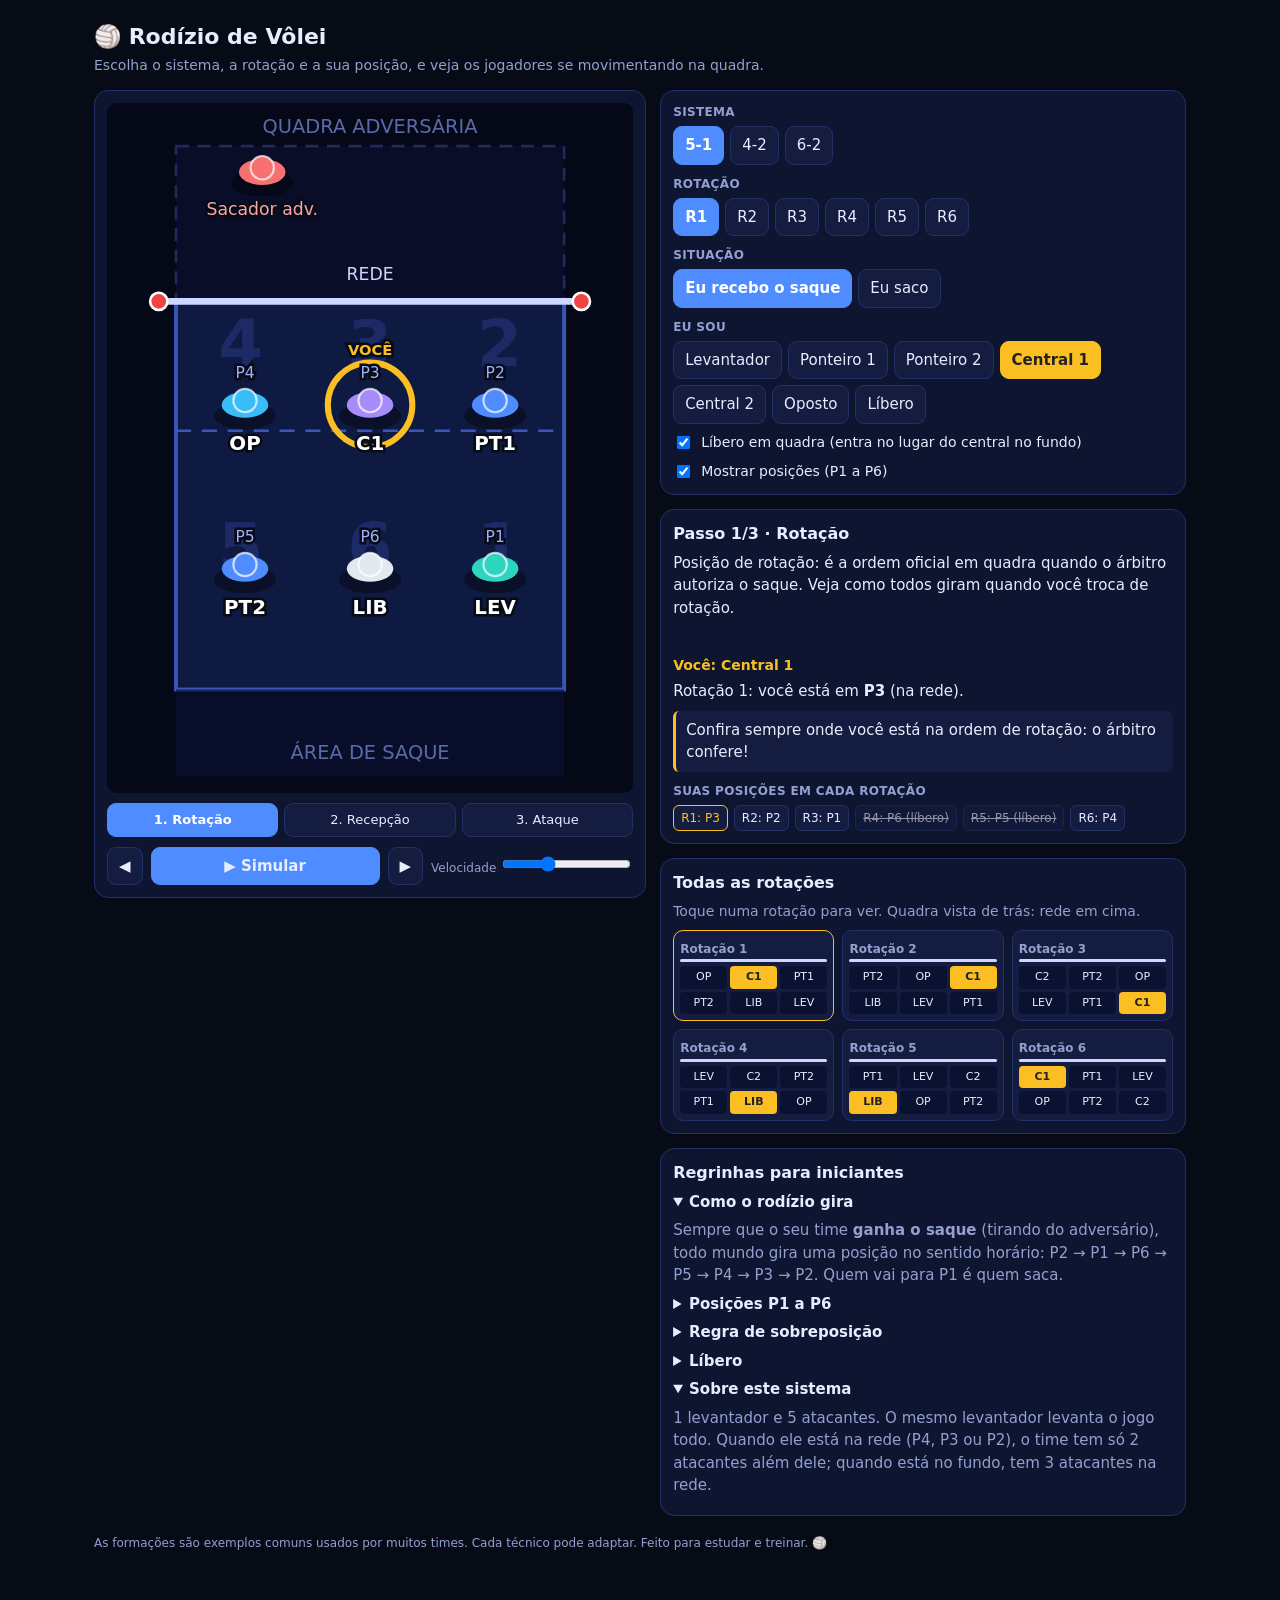
==== index.html @ 1782acc2 "Create/volei-rodizio | First commit" ====
<!doctype html>
<html lang="pt-BR">
<head>
<meta charset="utf-8">
<meta name="viewport" content="width=device-width, initial-scale=1, viewport-fit=cover">
<meta name="description" content="Aprenda o rodízio do vôlei (5-1, 4-2 e 6-2) vendo os jogadores se movimentarem na quadra.">
<title>Rodízio de Vôlei</title>
<style>
:root{--bg:#070b16;--panel:#0e1530;--panel2:#141d3f;--line:#233068;--txt:#e8ecff;--mut:#93a0cf;--blue:#4f8cff;--gold:#fbbf24}
*{box-sizing:border-box}
body{margin:0;background:var(--bg);color:var(--txt);font:15px/1.5 system-ui,-apple-system,"Segoe UI",Roboto,sans-serif}
.wrap{max-width:1120px;margin:0 auto;padding:14px 14px 48px}
h1{font-size:22px;margin:6px 0 2px}
h2{font-size:16px;margin:0 0 6px}
h3{font-size:14px;margin:12px 0 4px;color:var(--gold)}
.sub{color:var(--mut);margin:0 0 14px;font-size:14px}
.layout{display:grid;gap:14px;grid-template-columns:minmax(0,1fr)}
@media(min-width:900px){.layout{grid-template-columns:minmax(0,1.05fr) minmax(0,1fr);align-items:start}.stage{position:sticky;top:12px}}
.card{background:var(--panel);border:1px solid var(--line);border-radius:14px;padding:12px}
.side{display:grid;gap:14px}
svg{width:100%;height:auto;display:block;border-radius:10px;background:#050816}
.lbl{font-size:12px;color:var(--mut);margin:10px 0 5px;font-weight:600;letter-spacing:.03em;text-transform:uppercase}
.row{display:flex;flex-wrap:wrap;gap:6px}
button{font:inherit;color:var(--txt);background:var(--panel2);border:1px solid var(--line);border-radius:9px;padding:7px 11px;cursor:pointer}
button:hover{border-color:var(--blue)}
button.on{background:var(--blue);border-color:var(--blue);color:#fff;font-weight:600}
button.gold.on{background:var(--gold);border-color:var(--gold);color:#222}
.transport{display:flex;gap:8px;align-items:center;flex-wrap:wrap;margin-top:10px}
.transport .play{flex:1;min-width:120px;background:var(--blue);border-color:var(--blue);font-weight:700}
.steps{display:flex;gap:6px;flex-wrap:wrap;margin-top:10px}
.steps button{flex:1;min-width:90px;font-size:13px;padding:6px 8px}
.chk{display:flex;gap:8px;align-items:center;font-size:14px;margin-top:8px;cursor:pointer}
.tip{background:var(--panel2);border-left:3px solid var(--gold);padding:8px 10px;border-radius:6px;margin:8px 0}
.note{color:#7dd3fc;font-size:14px;min-height:20px}
.rots{display:flex;gap:6px;flex-wrap:wrap}
.rots span{font-size:12px;padding:3px 7px;border-radius:6px;background:var(--panel2);border:1px solid var(--line)}
.rots span.cur{border-color:var(--gold);color:var(--gold)}
.rots span.lib{opacity:.6;text-decoration:line-through}
.minis{display:grid;grid-template-columns:repeat(3,1fr);gap:8px}
.mini{background:var(--panel2);border:1px solid var(--line);border-radius:10px;padding:6px;cursor:pointer}
.mini.cur{border-color:var(--gold)}
.mini b{font-size:12px;color:var(--mut)}
.mini .g{display:grid;grid-template-columns:repeat(3,1fr);gap:3px;margin-top:4px}
.mini .g span{font-size:11px;text-align:center;background:#0b1130;border-radius:4px;padding:3px 0}
.mini .g span.me{background:var(--gold);color:#222;font-weight:700}
.mini .net{height:3px;background:#cfd6ff;border-radius:2px;margin-bottom:3px}
details{margin:6px 0}
summary{cursor:pointer;font-weight:600}
details p{color:var(--mut);margin:6px 0}
footer{color:var(--mut);font-size:12px;margin-top:18px}
#players g{transition:opacity .35s}
.ring{transition:opacity .3s}
</style>
</head>
<body>
<div class="wrap">
  <h1>🏐 Rodízio de Vôlei</h1>
  <p class="sub">Escolha o sistema, a rotação e a sua posição, e veja os jogadores se movimentando na quadra.</p>
  <div class="layout">
    <div class="stage card">
      <svg id="court" viewBox="-1.6 -4.6 12.2 16" role="img" aria-label="Quadra de vôlei vista de cima"></svg>
      <div class="steps" id="steps"></div>
      <div class="transport">
        <button id="prev">◀</button>
        <button id="play" class="play">▶ Simular</button>
        <button id="next">▶</button>
        <label style="font-size:12px;color:var(--mut)">Velocidade <input type="range" id="speed" min="0.5" max="2" step="0.25" value="1"></label>
      </div>
    </div>

    <div class="side">
      <div class="card">
        <div class="lbl" style="margin-top:0">Sistema</div><div class="row" id="segSys"></div>
        <div class="lbl">Rotação</div><div class="row" id="segRot"></div>
        <div class="lbl">Situação</div><div class="row" id="segMode"></div>
        <div class="lbl">Eu sou</div><div class="row" id="chips"></div>
        <label class="chk" id="libWrap"><input type="checkbox" id="chkLib" checked> Líbero em quadra (entra no lugar do central no fundo)</label>
        <label class="chk"><input type="checkbox" id="chkSlots" checked> Mostrar posições (P1 a P6)</label>
      </div>

      <div class="card" id="info"></div>

      <div class="card">
        <h2>Todas as rotações</h2>
        <p class="sub" style="margin-bottom:8px">Toque numa rotação para ver. Quadra vista de trás: rede em cima.</p>
        <div class="minis" id="minis"></div>
      </div>

      <div class="card">
        <h2>Regrinhas para iniciantes</h2>
        <details open><summary>Como o rodízio gira</summary><p>Sempre que o seu time <b>ganha o saque</b> (tirando do adversário), todo mundo gira uma posição no sentido horário: P2 → P1 → P6 → P5 → P4 → P3 → P2. Quem vai para P1 é quem saca.</p></details>
        <details><summary>Posições P1 a P6</summary><p>Na rede: P4 (esquerda), P3 (meio), P2 (direita). No fundo: P5 (esquerda), P6 (meio), P1 (direita, onde se saca).</p></details>
        <details><summary>Regra de sobreposição</summary><p>No momento do saque, quem está na frente não pode estar "ao lado errado" de quem está atrás dele. Ex.: o jogador de P2 deve estar à frente do de P1, e à direita do de P3. Depois do saque, todos podem correr livremente.</p></details>
        <details><summary>Líbero</summary><p>Especialista de defesa e recepção, com camisa de outra cor. Entra no lugar do central quando ele está no fundo (P6 e P5). Não ataca nem levanta acima da rede.</p></details>
        <details id="sysInfo" open><summary>Sobre este sistema</summary><p id="sysTxt"></p></details>
      </div>
    </div>
  </div>
  <footer>As formações são exemplos comuns usados por muitos times. Cada técnico pode adaptar. Feito para estudar e treinar. 🏐</footer>
</div>

<script>
const $=s=>document.querySelector(s);
const NS='http://www.w3.org/2000/svg';
const el=(tag,attrs={},parent)=>{const e=document.createElementNS(NS,tag);for(const k in attrs)e.setAttribute(k,attrs[k]);if(parent)parent.appendChild(e);return e;};
const R=(id,role,label,name)=>({id,role,label,name});
const LIBERO=R('LIB','L','LIB','Líbero');

const SYSTEMS={
 '5-1':{libero:true,
  roster:[R('S','S','LEV','Levantador'),R('OH1','OH','PT1','Ponteiro 1'),R('OH2','OH','PT2','Ponteiro 2'),R('MB1','MB','C1','Central 1'),R('MB2','MB','C2','Central 2'),R('OP','OP','OP','Oposto')],
  start:{1:'S',2:'OH1',3:'MB1',4:'OP',5:'OH2',6:'MB2'},
  text:'1 levantador e 5 atacantes. O mesmo levantador levanta o jogo todo. Quando ele está na rede (P4, P3 ou P2), o time tem só 2 atacantes além dele; quando está no fundo, tem 3 atacantes na rede.'},
 '6-2':{libero:true,
  roster:[R('S1','S','LEV1','Levantador 1'),R('S2','S','LEV2','Levantador 2'),R('OH1','OH','PT1','Ponteiro 1'),R('OH2','OH','PT2','Ponteiro 2'),R('MB1','MB','C1','Central 1'),R('MB2','MB','C2','Central 2')],
  start:{1:'S1',2:'OH1',3:'MB1',4:'S2',5:'OH2',6:'MB2'},
  text:'2 levantadores, um oposto ao outro. Quem levanta é sempre o levantador que está no FUNDO. O que está na rede vira atacante (joga de oposto). Assim o time sempre tem 3 atacantes na rede.'},
 '4-2':{libero:false,
  roster:[R('S1','S','LEV1','Levantador 1'),R('S2','S','LEV2','Levantador 2'),R('H1','H','AT1','Atacante 1'),R('H2','H','AT2','Atacante 2'),R('H3','H','AT3','Atacante 3'),R('H4','H','AT4','Atacante 4')],
  start:{1:'S1',2:'H1',3:'H2',4:'S2',5:'H3',6:'H4'},
  text:'2 levantadores e 4 atacantes. Quem levanta é o levantador que está na REDE; só 2 atacantes ficam na rede com ele. É o sistema mais simples, bom para quem está começando.'}
};
const COLORS={S:'#2dd4bf',OH:'#4f8cff',MB:'#a78bfa',OP:'#38bdf8',H:'#4f8cff',L:'#e2e8f0'};
const ORDER=[1,6,5,4,3,2];
const slotAfter=(s0,rot)=>ORDER[(ORDER.indexOf(s0)+rot-1)%6];

const S={sys:'5-1',rot:1,mode:'recv',libero:true,step:0,me:'MB1',showSlots:true,speed:1,playing:false,rally:0};
let run=0,playTok=0,pl={};

function getLineup(sysKey,rot,lib){
 const sys=SYSTEMS[sysKey],list=[];
 for(let s0=1;s0<=6;s0++){const p=sys.roster.find(r=>r.id===sys.start[s0]);list.push({...p,slot:slotAfter(s0,rot)});}
 if(lib&&sys.libero)list.forEach((p,i)=>{if(p.role==='MB'&&(p.slot===5||p.slot===6))list[i]={...LIBERO,slot:p.slot,replaces:p.id};});
 list.forEach(p=>p.front=[2,3,4].includes(p.slot));
 return list;
}
function activeSetter(sysKey,list){
 const ss=list.filter(p=>p.role==='S');
 if(sysKey==='5-1')return ss[0];
 if(sysKey==='6-2')return ss.find(p=>!p.front);
 return ss.find(p=>p.front);
}

// ---- formações (metros: x 0=esquerda..9=direita, y 0=rede..9=fundo) ----
const BASE={4:[1.6,2.4],3:[4.5,2.4],2:[7.4,2.4],5:[1.6,6.2],6:[4.5,6.2],1:[7.4,6.2]};
const RECV={4:[1.3,2.9],3:[4.4,1.5],2:[7.9,2.5],5:[1.9,6.3],6:[4.6,7.0],1:[7.2,6.3]};
const HIDE={4:[3.0,1.1],3:[5.4,1.1],2:[8.0,1.2],5:[3.2,4.0],6:[5.8,3.6],1:[8.3,3.8]};
const SERVE={4:[1.6,1.8],3:[4.5,1.8],2:[7.4,1.8],5:[1.7,6.4],6:[4.5,6.8],1:[7.6,9.9]};
const DEF={4:[1.6,1.5],3:[4.5,1.5],2:[7.4,1.5],5:[1.8,6.3],6:[4.6,7.2],1:[7.2,5.6]};
const COVER={5:[2.3,6.2],6:[4.5,7.0],1:[6.9,6.2]};
const ST=[6.9,0.9],LEFT=[1.2,3.2],MID=[4.5,3.4],RIGHT=[8.2,3.2],RANK={4:0,3:1,2:2};

function attackPos(p,list,setter,sysKey){
 if(p===setter)return ST;
 if(!p.front)return COVER[p.slot];
 if(sysKey==='4-2'){const f=list.filter(q=>q.front&&q!==setter).sort((a,b)=>RANK[a.slot]-RANK[b.slot]);return f[0]===p?LEFT:MID;}
 if(p.role==='OH')return LEFT;
 if(p.role==='MB')return MID;
 return RIGHT;
}
function formationFor(kind,list,setter){
 const out={};
 list.forEach(p=>{
  let pos;
  if(kind==='base')pos=BASE[p.slot];
  else if(kind==='recv')pos=(p===setter?HIDE:RECV)[p.slot];
  else if(kind==='serve')pos=SERVE[p.slot];
  else if(kind==='def')pos=DEF[p.slot];
  else pos=attackPos(p,list,setter,S.sys);
  out[p.id]=pos.slice();
 });
 return out;
}
function receiverOf(list,setter){
 const back=list.filter(p=>!p.front&&p!==setter);
 const lib=back.find(p=>p.role==='L');if(lib)return lib;
 for(const s of [6,5,1]){const q=back.find(p=>p.slot===s);if(q)return q;}
 return back[0];
}

const STEPS={
 recv:[{kind:'base',name:'Rotação'},{kind:'recv',name:'Recepção'},{kind:'atk',name:'Ataque'}],
 serve:[{kind:'base',name:'Rotação'},{kind:'serve',name:'Saque'},{kind:'def',name:'Defesa'},{kind:'atk',name:'Contra-ataque'}]
};
const stepsOf=()=>STEPS[S.mode];
const DESC={
 base:'Posição de rotação: é a ordem oficial em quadra quando o árbitro autoriza o saque. Veja como todos giram quando você troca de rotação.',
 recv:'Recepção: o adversário saca. Cada um se posiciona respeitando a sobreposição. O levantador se esconde perto da rede, do lado direito, e os outros formam a recepção.',
 serve:'Saque: quem está em P1 saca de trás da linha de fundo. Os demais já estão em posição para bloquear e defender.',
 def:'Defesa: o adversário ataca. Quem está na rede bloqueia e quem está no fundo defende.',
 atkR:'Transição para o ataque: a bola foi passada. O levantador corre para a zona de levantamento (entre P2 e P3), os atacantes abrem (ponteiro à esquerda, central no meio, oposto à direita) e a bola é levantada.',
 atkS:'Contra-ataque: a bola foi defendida. Mesma transição: levantador vai à rede, atacantes se abrem, bola levantada.'
};
const TIPS={
 S:{recv:'Fique "escondido" perto da rede, à direita, sem atrapalhar os passadores. Assim que o saque for batido, corra para a zona de levantamento.',def:'Defenda na posição da sua rotação, olhando a bola. Se ela for defendida, corra para a rede.',atk:'Chegue na rede entre P2 e P3, olhe o passe e distribua a bola para o atacante em melhor situação.'},
 OH:{recv:'Você é passador: recepciona o saque e depois ataca. Abra bem a base para receber.',def:'Na rede, bloqueie na ponta; no fundo, defenda a sua zona (diagonal e linha).',atk:'Vá para a ponta esquerda e prepare a aproximação. Se estiver no fundo, cubra o ataque do time.'},
 MB:{recv:'Fique perto da rede: central normalmente não recebe saque. Prepare a aproximação para a bola rápida.',def:'Bloqueie no meio e ajude os ponteiros no bloqueio duplo.',atk:'Vá para o meio e prepare a bola rápida. O levantador só te usa se o passe for bom.'},
 OP:{recv:'Em geral o oposto não recebe saque: fique perto da rede, à direita, pronto para atacar.',def:'Na rede, bloqueie na ponta direita; no fundo, defenda a diagonal.',atk:'Ataque pela direita (P2). Se estiver no fundo, pode atacar por trás da linha de 3 m.'},
 H:{recv:'Atacante: ajude na recepção e prepare a aproximação.',def:'Bloqueie na rede ou defenda no fundo, conforme sua posição.',atk:'Abra para o seu ponto de ataque e ataque a bola levantada.'},
 L:{recv:'Você é o especialista em recepção. Receba a maior parte dos saques com passe alto e preciso para o levantador.',def:'Defenda no fundo e organize a defesa. Faça a bola chegar no levantador.',atk:'Cubra o ataque e fique pronto para defender o bloqueio adversário. O líbero não ataca acima da rede.'}
};

// ---- SVG ----
const svg=$('#court');
const court=el('g',{},svg);
el('rect',{x:-1.6,y:-4.6,width:12.2,height:16,fill:'#050816'},court);
el('rect',{x:0,y:-3.6,width:9,height:3.6,fill:'#0b1030',opacity:.7,stroke:'#2a3a7a','stroke-width':.06,'stroke-dasharray':'.3 .2'},court);
el('rect',{x:0,y:0,width:9,height:9,fill:'#0f1a42',stroke:'#3a56b8','stroke-width':.09},court);
el('rect',{x:0,y:9,width:9,height:2,fill:'#0a1233',opacity:.7},court);
el('line',{x1:0,y1:3,x2:9,y2:3,stroke:'#3a56b8','stroke-width':.06,'stroke-dasharray':'.35 .25'},court);
[[4,1.5,1.5],[3,4.5,1.5],[2,7.5,1.5],[5,1.5,6.2],[6,4.5,6.2],[1,7.5,6.2]].forEach(([n,x,y])=>{
 const t=el('text',{x,y,'text-anchor':'middle','font-size':1.5,fill:'#1d2a66','font-weight':800},court);t.textContent=n;});
el('line',{x1:-.4,y1:0,x2:9.4,y2:0,stroke:'#cfd6ff','stroke-width':.16},court);
[-.4,9.4].forEach(x=>{el('line',{x1:x,y1:-.1,x2:x,y2:-.1,stroke:'#fff'},court);el('circle',{cx:x,cy:0,r:.2,fill:'#ef4444',stroke:'#fff','stroke-width':.06},court);});
const t1=el('text',{x:4.5,y:-3.9,'text-anchor':'middle','font-size':.45,fill:'#5b6aa8'},court);t1.textContent='QUADRA ADVERSÁRIA';
const t2=el('text',{x:4.5,y:10.6,'text-anchor':'middle','font-size':.45,fill:'#5b6aa8'},court);t2.textContent='ÁREA DE SAQUE';
const t3=el('text',{x:4.5,y:-.5,'text-anchor':'middle','font-size':.4,fill:'#cfd6ff'},court);t3.textContent='REDE';
const trails=el('g',{},svg);
const playersG=el('g',{id:'players'},svg);
const oppG=el('g',{},svg);
const ballG=el('g',{},svg);

function makeFigure(color){
 const g=el('g',{});
 const body=el('g',{},g);
 const ring=el('circle',{r:.98,fill:'none',stroke:'#fbbf24','stroke-width':.14},body);ring.style.opacity=0;ring.setAttribute('class','ring');
 el('ellipse',{cx:0,cy:.25,rx:.72,ry:.32,fill:'rgba(0,0,0,.4)'},body);
 const sh=el('ellipse',{cx:0,cy:0,rx:.54,ry:.3,fill:color},body);
 const hd=el('circle',{cx:0,cy:-.1,r:.27,fill:color,stroke:'rgba(255,255,255,.7)','stroke-width':.05},body);
 const tx={'text-anchor':'middle','paint-order':'stroke',stroke:'#070b16','stroke-width':.12};
 const slotT=el('text',{...tx,y:-.62,'font-size':.36,fill:'#9fb0ff'},body);
 const lab=el('text',{...tx,y:1.05,'font-size':.46,'font-weight':700,fill:'#fff'},body);
 const meT=el('text',{...tx,y:-1.15,'font-size':.34,'font-weight':700,fill:'#fbbf24'},body);
 return {g,body,ring,sh,hd,slotT,lab,meT};
}
const opp=makeFigure('#f87171');oppG.appendChild(opp.g);opp.lab.textContent='';
const oppT=el('text',{'text-anchor':'middle','font-size':.4,fill:'#fca5a5','paint-order':'stroke',stroke:'#070b16','stroke-width':.1},oppG);
const ball={x:0,y:0,z:0,vis:false};
const ballShadow=el('ellipse',{rx:.3,ry:.15,fill:'rgba(0,0,0,.5)'},ballG);
const ballBody=el('circle',{r:.3,fill:'#fde68a',stroke:'#a16207','stroke-width':.06},ballG);
function drawBall(){
 ballG.style.display=ball.vis?'':'none';
 ballG.setAttribute('transform',`translate(${ball.x} ${ball.y})`);
 const h=(0.6+ball.z)*0.5;
 ballBody.setAttribute('cy',-h);ballBody.setAttribute('r',.28+ball.z*.02);
 ballShadow.setAttribute('rx',.3-Math.min(.12,ball.z*.02));
}
function setOpp(kind){
 oppG.style.display='';
 const pos=S.mode==='recv'?[2.0,-3.0]:[6.0,-1.6];
 opp.g.setAttribute('transform',`translate(${pos[0]} ${pos[1]})`);
 oppT.setAttribute('x',pos[0]);oppT.setAttribute('y',pos[1]+1.0);
 oppT.textContent=S.mode==='recv'?'Sacador adv.':'Adversário';
}
function buildPlayers(){
 playersG.innerHTML='';pl={};
 const sys=SYSTEMS[S.sys];const all=[...sys.roster];if(sys.libero)all.push(LIBERO);
 all.forEach(r=>{const f=makeFigure(COLORS[r.role]);playersG.appendChild(f.g);f.x=4.5;f.y=4.5;f.vis=false;f.g.style.opacity=0;pl[r.id]=f;});
}
function place(id,bob){const f=pl[id];f.g.setAttribute('transform',`translate(${f.x.toFixed(3)} ${f.y.toFixed(3)})`);f.body.setAttribute('transform',`translate(0 ${(bob||0).toFixed(3)})`);}

// ---- animação ----
const ease=t=>t<.5?2*t*t:1-Math.pow(-2*t+2,2)/2;
function anim(dur,fn,id){return new Promise(res=>{
 if(dur<=0){fn(1);return res(id===run);}
 const t0=performance.now();
 const f=now=>{if(id!==run)return res(false);const t=Math.min(1,(now-t0)/dur);fn(t);t<1?requestAnimationFrame(f):res(true);};
 requestAnimationFrame(f);});}
function tweenPlayers(form,dur,id){
 const from={};for(const k in form)from[k]=[pl[k].x,pl[k].y];
 return anim(dur,t=>{const e=ease(t);
  for(const k in form){const f=from[k],g=form[k],p=pl[k];
   p.x=f[0]+(g[0]-f[0])*e;p.y=f[1]+(g[1]-f[1])*e;
   const moving=Math.hypot(g[0]-f[0],g[1]-f[1])>.3&&t<1;
   place(k,moving?Math.sin(t*Math.PI*6)*.07:0);}
 },id);
}
const tweenOne=(k,to,dur,id)=>tweenPlayers({[k]:to},dur,id);
function fly(to,dur,arc,id){
 const f=[ball.x,ball.y];
 return anim(dur,t=>{ball.x=f[0]+(to[0]-f[0])*t;ball.y=f[1]+(to[1]-f[1])*t;ball.z=arc*4*t*(1-t);drawBall();},id);
}
function addTrail(a,b,c){el('line',{x1:a[0],y1:a[1],x2:b[0],y2:b[1],stroke:c||'#7dd3fc','stroke-width':.07,'stroke-dasharray':'.3 .25',opacity:.75},trails);}
const wait=(ms,tok)=>new Promise(r=>setTimeout(r,ms));

function syncVisibility(list,form){
 const ids=new Set(list.map(p=>p.id));
 for(const id in pl){const f=pl[id];
  if(ids.has(id)){
   if(!f.vis){if(id==='LIB'){f.x=-1.3;f.y=form[id][1];}else{f.x=form[id][0];f.y=form[id][1];}place(id,0);}
   f.vis=true;f.g.style.opacity=1;
  }else{f.vis=false;f.g.style.opacity=0;}
 }
}
function applyLook(list){
 list.forEach(p=>{const f=pl[p.id];
  f.lab.textContent=p.label;f.slotT.textContent=S.showSlots?'P'+p.slot:'';
  const me=p.id===S.me,seat=p.replaces===S.me;
  f.ring.style.opacity=me?1:(seat?.45:0);
  f.meT.textContent=me?'VOCÊ':(seat?'SEU LUGAR':'');
 });
}
function setNote(t){const n=$('#note');if(n)n.textContent=t;}

async function goStep(i,instant){
 const my=++run;S.step=i;
 const steps=stepsOf(),kind=steps[i].kind;
 const list=getLineup(S.sys,S.rot,S.libero),setter=activeSetter(S.sys,list);
 const form=formationFor(kind,list,setter);
 trails.innerHTML='';ball.vis=false;drawBall();
 syncVisibility(list,form);applyLook(list);setOpp(kind);
 renderAll(list,setter,kind);
 const D=v=>instant?0:v/S.speed;
 const rec=receiverOf(list,setter);
 if(kind!=='atk'){
  if(!await tweenPlayers(form,D(900),my))return false;
  if(instant)return true;
  if(kind==='recv'){
   ball.vis=true;ball.x=2.0;ball.y=-3.0;drawBall();
   const to=form[rec.id];addTrail([2.0,-3.0],to,'#fca5a5');
   if(!await fly(to,D(1200),6.5,my))return false;
   setNote('Saque recebido por '+rec.name+' (P'+rec.slot+'). Agora passa para o levantador.');
  }
  if(kind==='serve'){
   const sv=list.find(p=>p.slot===1);const from=form[sv.id];
   ball.vis=true;ball.x=from[0];ball.y=from[1]-.5;drawBall();
   addTrail(from,[6.0,-2.0],'#7dd3fc');
   if(!await fly([6.0,-2.0],D(1200),7,my))return false;
   setNote(sv.name+' (P1) sacou. Depois do saque ele corre para sua posição de defesa/ataque.');
  }
  if(kind==='def'){
   const to=form[rec.id];ball.vis=true;ball.x=6.0;ball.y=-1.6;drawBall();
   addTrail([6.0,-1.6],to,'#fca5a5');
   if(!await fly(to,D(950),3.5,my))return false;
   setNote('Bola defendida por '+rec.name+' (P'+rec.slot+').');
  }
  return true;
 }
 // ataque
 const prevForm=formationFor(S.mode==='recv'?'recv':'def',list,setter);
 const start=prevForm[rec.id];
 ball.vis=!instant;ball.x=start[0];ball.y=start[1];ball.z=0;drawBall();
 if(instant)return await tweenPlayers(form,0,my);
 const [a]=await Promise.all([tweenPlayers(form,D(900),my),fly(ST,D(850),3.5,my)]);
 if(!a||my!==run)return false;
 addTrail(start,ST);
 const cands=list.filter(p=>p.front&&p!==setter);
 const att=cands[(S.rally++)%cands.length];
 const hit=[form[att.id][0],1.2];
 const [b]=await Promise.all([fly(hit,D(750),3.2,my),tweenOne(att.id,hit,D(750),my)]);
 if(!b||my!==run)return false;
 addTrail(ST,hit);
 const end=[Math.max(.6,Math.min(8.4,9-hit[0])),-2.6];
 addTrail(hit,end,'#fbbf24');
 if(!await fly(end,D(450),1.2,my))return false;
 setNote(setter.name+' levantou para '+att.name+' ('+(att.role==='OH'?'ponta esquerda':att.role==='MB'?'meio':'ponta direita')+'). Toque ▶ Simular para ver de novo!');
 return true;
}

// ---- interface ----
function segment(root,items,get,set){
 root.innerHTML='';
 items.forEach(([v,label])=>{const b=document.createElement('button');b.textContent=label;b.dataset.v=v;b.onclick=()=>set(v);root.appendChild(b);});
 root._get=get;
}
function refreshSeg(root){[...root.children].forEach(b=>b.classList.toggle('on',String(root._get())===b.dataset.v));}

function stopPlay(){playTok++;S.playing=false;$('#play').textContent='▶ Simular';}
async function playAll(){
 const tok=++playTok;S.playing=true;$('#play').textContent='⏸ Parar';
 const n=stepsOf().length;
 for(let i=0;i<n;i++){
  if(tok!==playTok)return;
  const ok=await goStep(i);
  if(!ok||tok!==playTok)return;
  await wait(900/S.speed);
 }
 if(tok===playTok){S.playing=false;$('#play').textContent='▶ Simular';}
}

function meInfo(list){
 const sys=SYSTEMS[S.sys];
 const meR=sys.roster.find(r=>r.id===S.me)||(S.me==='LIB'?LIBERO:null);
 if(!meR)return {name:'',line:'',table:''};
 if(S.me==='LIB')return {name:'Líbero',line:'O líbero não tem posição fixa: entra no lugar do central quando ele está em P6 ou P5 e sai quando o central vai para P1 sacar.',table:''};
 const p=list.find(q=>q.id===S.me);
 let line;
 if(p)line=`Rotação ${S.rot}: você está em <b>P${p.slot}</b> (${p.front?'na rede':'no fundo'}).`+(p.slot===1?' Você é quem saca!':'');
 else{const q=list.find(x=>x.replaces===S.me);line=`Rotação ${S.rot}: o líbero entrou no seu lugar (P${q.slot}). Você sai da quadra até voltar para a rede.`;}
 const s0=+Object.keys(sys.start).find(k=>sys.start[k]===S.me);
 let table='';
 for(let r=1;r<=6;r++){const s=slotAfter(s0,r);const lib=S.libero&&sys.libero&&meR.role==='MB'&&(s===5||s===6);
  table+=`<span class="${r===S.rot?'cur ':''}${lib?'lib':''}">R${r}: P${s}${lib?' (líbero)':''}</span>`;}
 return {name:meR.name,line,table};
}
function renderAll(list,setter,kind){
 // passos
 const st=$('#steps');st.innerHTML='';
 stepsOf().forEach((s,i)=>{const b=document.createElement('button');b.textContent=(i+1)+'. '+s.name;b.className=i===S.step?'on':'';b.onclick=()=>{stopPlay();goStep(i);};st.appendChild(b);});
 // info
 const me=meInfo(list);
 const meR=SYSTEMS[S.sys].roster.find(r=>r.id===S.me);
 const role=S.me==='LIB'?'L':meR.role;
 let desc=DESC[kind];if(kind==='atk')desc=S.mode==='recv'?DESC.atkR:DESC.atkS;
 const tip=(TIPS[role]||{})[kind==='serve'||kind==='base'?'def':kind]||'';
 const baseTip=kind==='base'?'Confira sempre onde você está na ordem de rotação: o árbitro confere!':(kind==='serve'?'Se você está em P1, você saca. Quem está na rede se prepara para bloquear.':'');
 $('#info').innerHTML=`<h2>Passo ${S.step+1}/${stepsOf().length} · ${stepsOf()[S.step].name}</h2><p style="margin:4px 0">${desc}</p><div class="note" id="note"></div>
 <h3>Você: ${me.name}</h3><p style="margin:4px 0">${me.line}</p>
 <div class="tip">${baseTip||tip}</div>
 ${me.table?'<div class="lbl">Suas posições em cada rotação</div><div class="rots">'+me.table+'</div>':''}`;
 // minis
 const mn=$('#minis');mn.innerHTML='';
 for(let r=1;r<=6;r++){
  const l=getLineup(S.sys,r,S.libero);
  const d=document.createElement('div');d.className='mini'+(r===S.rot?' cur':'');
  const cells=[4,3,2,5,6,1].map(s=>{const p=l.find(q=>q.slot===s);return `<span class="${p.id===S.me||p.replaces===S.me?'me':''}">${p.label}</span>`;}).join('');
  d.innerHTML=`<b>Rotação ${r}</b><div class="net"></div><div class="g">${cells}</div>`;
  d.onclick=()=>setRot(r);mn.appendChild(d);
 }
 $('#sysTxt').textContent=SYSTEMS[S.sys].text;
 ['#segSys','#segRot','#segMode'].forEach(s=>refreshSeg($(s)));
 [...$('#chips').children].forEach(b=>b.classList.toggle('on',b.dataset.v===S.me));
 $('#libWrap').style.display=SYSTEMS[S.sys].libero?'':'none';
}
function renderChips(){
 const sys=SYSTEMS[S.sys];const items=sys.roster.map(r=>[r.id,r.name]);if(sys.libero)items.push(['LIB','Líbero']);
 segment($('#chips'),items,()=>S.me,v=>{S.me=v;const list=getLineup(S.sys,S.rot,S.libero);applyLook(list);renderAll(list,activeSetter(S.sys,list),stepsOf()[S.step].kind);});
 [...$('#chips').children].forEach(b=>b.classList.add('gold'));
}
function setSys(v){stopPlay();S.sys=v;const sys=SYSTEMS[v];if(!sys.roster.find(r=>r.id===S.me)&&!(S.me==='LIB'&&sys.libero))S.me=sys.roster[0].id;buildPlayers();renderChips();goStep(0,true);}
function setRot(v){stopPlay();S.rot=+v;goStep(0);}
function setMode(v){stopPlay();S.mode=v;goStep(0);}

segment($('#segSys'),[['5-1','5-1'],['4-2','4-2'],['6-2','6-2']],()=>S.sys,setSys);
segment($('#segRot'),[1,2,3,4,5,6].map(n=>[n,'R'+n]),()=>S.rot,setRot);
segment($('#segMode'),[['recv','Eu recebo o saque'],['serve','Eu saco']],()=>S.mode,setMode);
$('#chkLib').onchange=e=>{stopPlay();S.libero=e.target.checked;goStep(0);};
$('#chkSlots').onchange=e=>{S.showSlots=e.target.checked;const l=getLineup(S.sys,S.rot,S.libero);applyLook(l);};
$('#speed').oninput=e=>{S.speed=+e.target.value;};
$('#prev').onclick=()=>{stopPlay();goStep(Math.max(0,S.step-1));};
$('#next').onclick=()=>{stopPlay();goStep(Math.min(stepsOf().length-1,S.step+1));};
$('#play').onclick=()=>{if(S.playing){stopPlay();run++;}else playAll();};

buildPlayers();renderChips();goStep(0,true);
</script>
</body>
</html>
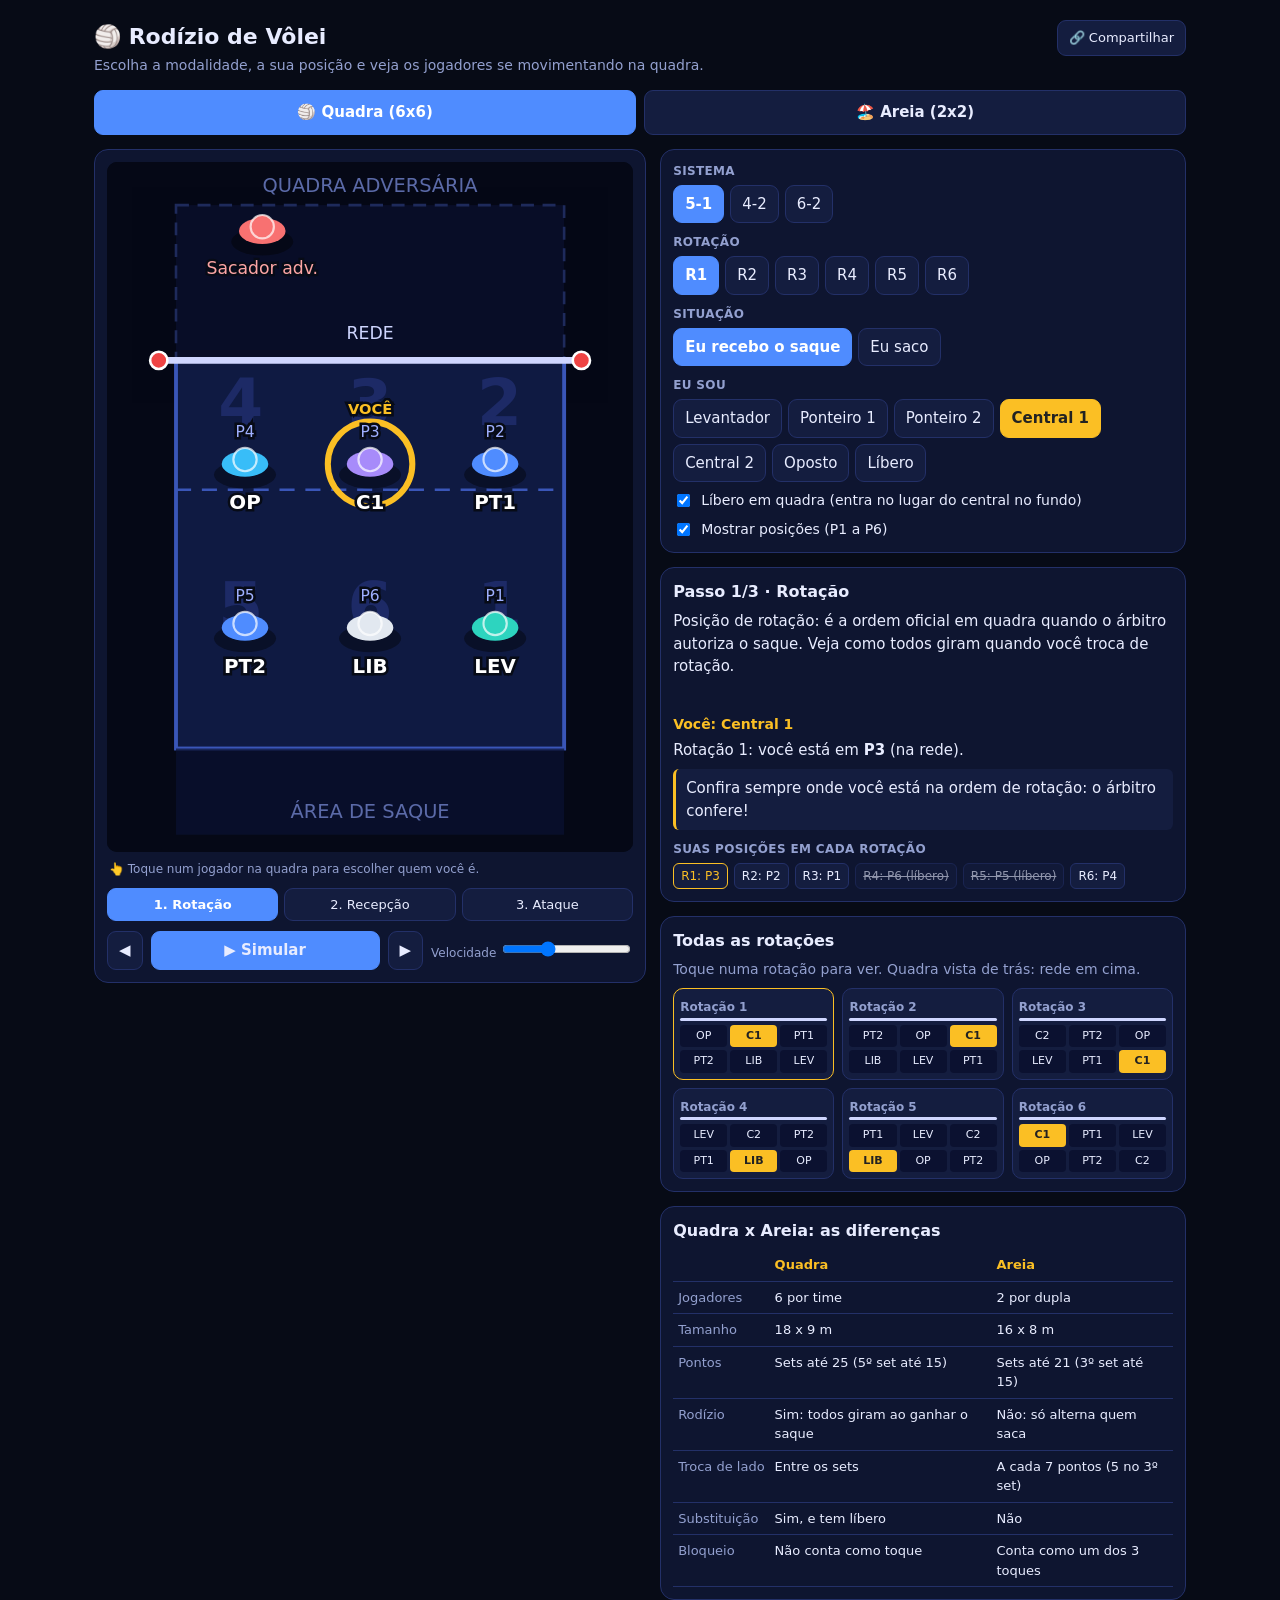
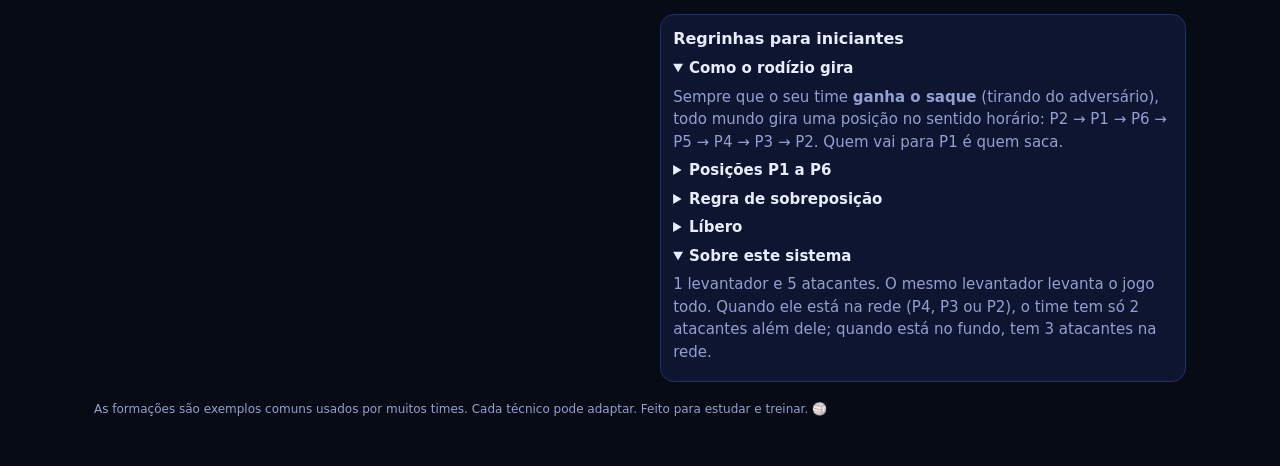
==== commit fdbcba41: "Update index.html add beach volley" ====
--- a/index.html
+++ b/index.html
@@ -3,22 +3,35 @@
 <head>
 <meta charset="utf-8">
 <meta name="viewport" content="width=device-width, initial-scale=1, viewport-fit=cover">
-<meta name="description" content="Aprenda o rodízio do vôlei (5-1, 4-2 e 6-2) vendo os jogadores se movimentarem na quadra.">
+<meta name="theme-color" content="#070b16">
+<meta name="description" content="Aprenda o rodízio do vôlei de quadra (5-1, 4-2 e 6-2) e o jogo de dupla na areia vendo os jogadores se movimentarem.">
+<meta property="og:type" content="website">
+<meta property="og:title" content="Rodízio de Vôlei">
+<meta property="og:description" content="Escolha a modalidade, o sistema e a sua posição e veja os jogadores se movimentando: recepção, levantamento, ataque e defesa.">
+<meta property="og:url" content="https://rodizio-volei.vercel.app">
+<meta name="twitter:card" content="summary">
+<link rel="icon" href="data:image/svg+xml,%3Csvg xmlns='http://www.w3.org/2000/svg' viewBox='0 0 100 100'%3E%3Ctext y='.9em' font-size='90'%3E%F0%9F%8F%90%3C/text%3E%3C/svg%3E">
 <title>Rodízio de Vôlei</title>
 <style>
 :root{--bg:#070b16;--panel:#0e1530;--panel2:#141d3f;--line:#233068;--txt:#e8ecff;--mut:#93a0cf;--blue:#4f8cff;--gold:#fbbf24}
 *{box-sizing:border-box}
 body{margin:0;background:var(--bg);color:var(--txt);font:15px/1.5 system-ui,-apple-system,"Segoe UI",Roboto,sans-serif}
+a{color:#7dd3fc}
 .wrap{max-width:1120px;margin:0 auto;padding:14px 14px 48px}
+.top{display:flex;align-items:flex-start;justify-content:space-between;gap:10px}
 h1{font-size:22px;margin:6px 0 2px}
 h2{font-size:16px;margin:0 0 6px}
 h3{font-size:14px;margin:12px 0 4px;color:var(--gold)}
 .sub{color:var(--mut);margin:0 0 14px;font-size:14px}
+.share{white-space:nowrap;margin-top:6px;font-size:13px}
+.tabs{display:flex;gap:8px;margin:0 0 14px}
+.tabs button{flex:1;padding:10px 8px;font-weight:600}
 .layout{display:grid;gap:14px;grid-template-columns:minmax(0,1fr)}
 @media(min-width:900px){.layout{grid-template-columns:minmax(0,1.05fr) minmax(0,1fr);align-items:start}.stage{position:sticky;top:12px}}
 .card{background:var(--panel);border:1px solid var(--line);border-radius:14px;padding:12px}
 .side{display:grid;gap:14px}
-svg{width:100%;height:auto;display:block;border-radius:10px;background:#050816}
+svg{width:100%;height:auto;display:block;border-radius:10px;background:#050816;touch-action:manipulation}
+.hint{color:var(--mut);font-size:12px;margin:8px 2px 0}
 .lbl{font-size:12px;color:var(--mut);margin:10px 0 5px;font-weight:600;letter-spacing:.03em;text-transform:uppercase}
 .row{display:flex;flex-wrap:wrap;gap:6px}
 button{font:inherit;color:var(--txt);background:var(--panel2);border:1px solid var(--line);border-radius:9px;padding:7px 11px;cursor:pointer}
@@ -47,57 +60,85 @@
 details{margin:6px 0}
 summary{cursor:pointer;font-weight:600}
 details p{color:var(--mut);margin:6px 0}
+.cmp{width:100%;border-collapse:collapse;font-size:13px}
+.cmp th,.cmp td{border-bottom:1px solid var(--line);padding:6px 5px;text-align:left;vertical-align:top}
+.cmp th{color:var(--gold);font-weight:600}
+.cmp td:first-child{color:var(--mut);white-space:nowrap}
+.src{font-size:12px;color:var(--mut);margin:8px 0 0}
 footer{color:var(--mut);font-size:12px;margin-top:18px}
 #players g{transition:opacity .35s}
+#players>g{cursor:pointer}
 .ring{transition:opacity .3s}
+.toast{position:fixed;left:50%;bottom:22px;transform:translateX(-50%);background:var(--panel2);border:1px solid var(--blue);padding:8px 14px;border-radius:10px;opacity:0;pointer-events:none;transition:opacity .25s;z-index:10;font-size:14px}
+.toast.show{opacity:1}
 </style>
 </head>
 <body>
 <div class="wrap">
-  <h1>🏐 Rodízio de Vôlei</h1>
-  <p class="sub">Escolha o sistema, a rotação e a sua posição, e veja os jogadores se movimentando na quadra.</p>
+  <div class="top">
+    <div>
+      <h1>🏐 Rodízio de Vôlei</h1>
+      <p class="sub">Escolha a modalidade, a sua posição e veja os jogadores se movimentando na quadra.</p>
+    </div>
+    <button id="share" class="share" title="Compartilhar exatamente esta tela">🔗 Compartilhar</button>
+  </div>
+  <div class="tabs" id="tabs"></div>
+
   <div class="layout">
     <div class="stage card">
       <svg id="court" viewBox="-1.6 -4.6 12.2 16" role="img" aria-label="Quadra de vôlei vista de cima"></svg>
+      <p class="hint">👆 Toque num jogador na quadra para escolher quem você é.</p>
       <div class="steps" id="steps"></div>
       <div class="transport">
-        <button id="prev">◀</button>
+        <button id="prev" aria-label="Passo anterior">◀</button>
         <button id="play" class="play">▶ Simular</button>
-        <button id="next">▶</button>
+        <button id="next" aria-label="Próximo passo">▶</button>
         <label style="font-size:12px;color:var(--mut)">Velocidade <input type="range" id="speed" min="0.5" max="2" step="0.25" value="1"></label>
       </div>
     </div>
 
     <div class="side">
       <div class="card">
-        <div class="lbl" style="margin-top:0">Sistema</div><div class="row" id="segSys"></div>
-        <div class="lbl">Rotação</div><div class="row" id="segRot"></div>
+        <div id="grpSys"><div class="lbl" style="margin-top:0">Sistema</div><div class="row" id="segSys"></div></div>
+        <div id="grpRot"><div class="lbl">Rotação</div><div class="row" id="segRot"></div></div>
         <div class="lbl">Situação</div><div class="row" id="segMode"></div>
+        <div id="grpWho"><div class="lbl" id="whoLbl">Quem saca</div><div class="row" id="segWho"></div></div>
         <div class="lbl">Eu sou</div><div class="row" id="chips"></div>
         <label class="chk" id="libWrap"><input type="checkbox" id="chkLib" checked> Líbero em quadra (entra no lugar do central no fundo)</label>
-        <label class="chk"><input type="checkbox" id="chkSlots" checked> Mostrar posições (P1 a P6)</label>
+        <label class="chk"><input type="checkbox" id="chkSlots" checked> <span id="chkSlotsTxt">Mostrar posições (P1 a P6)</span></label>
       </div>
 
       <div class="card" id="info"></div>
 
-      <div class="card">
+      <div class="card" id="minisCard">
         <h2>Todas as rotações</h2>
         <p class="sub" style="margin-bottom:8px">Toque numa rotação para ver. Quadra vista de trás: rede em cima.</p>
         <div class="minis" id="minis"></div>
       </div>
 
       <div class="card">
-        <h2>Regrinhas para iniciantes</h2>
-        <details open><summary>Como o rodízio gira</summary><p>Sempre que o seu time <b>ganha o saque</b> (tirando do adversário), todo mundo gira uma posição no sentido horário: P2 → P1 → P6 → P5 → P4 → P3 → P2. Quem vai para P1 é quem saca.</p></details>
-        <details><summary>Posições P1 a P6</summary><p>Na rede: P4 (esquerda), P3 (meio), P2 (direita). No fundo: P5 (esquerda), P6 (meio), P1 (direita, onde se saca).</p></details>
-        <details><summary>Regra de sobreposição</summary><p>No momento do saque, quem está na frente não pode estar "ao lado errado" de quem está atrás dele. Ex.: o jogador de P2 deve estar à frente do de P1, e à direita do de P3. Depois do saque, todos podem correr livremente.</p></details>
-        <details><summary>Líbero</summary><p>Especialista de defesa e recepção, com camisa de outra cor. Entra no lugar do central quando ele está no fundo (P6 e P5). Não ataca nem levanta acima da rede.</p></details>
-        <details id="sysInfo" open><summary>Sobre este sistema</summary><p id="sysTxt"></p></details>
+        <h2>Quadra x Areia: as diferenças</h2>
+        <table class="cmp">
+          <tr><th></th><th>Quadra</th><th>Areia</th></tr>
+          <tr><td>Jogadores</td><td>6 por time</td><td>2 por dupla</td></tr>
+          <tr><td>Tamanho</td><td>18 x 9 m</td><td>16 x 8 m</td></tr>
+          <tr><td>Pontos</td><td>Sets até 25 (5º set até 15)</td><td>Sets até 21 (3º set até 15)</td></tr>
+          <tr><td>Rodízio</td><td>Sim: todos giram ao ganhar o saque</td><td>Não: só alterna quem saca</td></tr>
+          <tr><td>Troca de lado</td><td>Entre os sets</td><td>A cada 7 pontos (5 no 3º set)</td></tr>
+          <tr><td>Substituição</td><td>Sim, e tem líbero</td><td>Não</td></tr>
+          <tr><td>Bloqueio</td><td>Não conta como toque</td><td>Conta como um dos 3 toques</td></tr>
+        </table>
+      </div>
+
+      <div class="card">
+        <h2 id="rulesTitle">Regrinhas para iniciantes</h2>
+        <div id="rulesBody"></div>
       </div>
     </div>
   </div>
   <footer>As formações são exemplos comuns usados por muitos times. Cada técnico pode adaptar. Feito para estudar e treinar. 🏐</footer>
 </div>
+<div class="toast" id="toast" role="status"></div>
 
 <script>
 const $=s=>document.querySelector(s);
@@ -105,6 +146,7 @@
 const el=(tag,attrs={},parent)=>{const e=document.createElementNS(NS,tag);for(const k in attrs)e.setAttribute(k,attrs[k]);if(parent)parent.appendChild(e);return e;};
 const R=(id,role,label,name)=>({id,role,label,name});
 const LIBERO=R('LIB','L','LIB','Líbero');
+const BEACH={roster:[R('J1','B1','J1','Jogador 1'),R('J2','B2','J2','Jogador 2')]};
 
 const SYSTEMS={
  '5-1':{libero:true,
@@ -120,12 +162,14 @@
   start:{1:'S1',2:'H1',3:'H2',4:'S2',5:'H3',6:'H4'},
   text:'2 levantadores e 4 atacantes. Quem levanta é o levantador que está na REDE; só 2 atacantes ficam na rede com ele. É o sistema mais simples, bom para quem está começando.'}
 };
-const COLORS={S:'#2dd4bf',OH:'#4f8cff',MB:'#a78bfa',OP:'#38bdf8',H:'#4f8cff',L:'#e2e8f0'};
+const COLORS={S:'#2dd4bf',OH:'#4f8cff',MB:'#a78bfa',OP:'#38bdf8',H:'#4f8cff',L:'#e2e8f0',B1:'#4f8cff',B2:'#2dd4bf'};
 const ORDER=[1,6,5,4,3,2];
 const slotAfter=(s0,rot)=>ORDER[(ORDER.indexOf(s0)+rot-1)%6];
 
-const S={sys:'5-1',rot:1,mode:'recv',libero:true,step:0,me:'MB1',showSlots:true,speed:1,playing:false,rally:0};
+const S={court:'indoor',sys:'5-1',rot:1,mode:'recv',who:'me',libero:true,step:0,me:'MB1',memo:{indoor:'MB1',beach:'J1'},showSlots:true,speed:1,playing:false,rally:0};
 let run=0,playTok=0,pl={};
+const isBeach=()=>S.court==='beach';
+const curRoster=()=>{if(isBeach())return BEACH.roster;const s=SYSTEMS[S.sys];return s.libero?[...s.roster,LIBERO]:s.roster;};
 
 function getLineup(sysKey,rot,lib){
  const sys=SYSTEMS[sysKey],list=[];
@@ -178,11 +222,45 @@
  return back[0];
 }
 
+// ---- areia (metros: x 0..8, y 0=rede..8=fundo) ----
+// a = quem faz a ação principal (saca / passa), b = o parceiro
+const BF={
+ serve:{base:{a:[2.6,9.3],b:[3.6,1.0]},serve:{a:[2.6,9.3],b:[3.4,0.9]},def:{a:[3.8,5.6],b:[4.4,0.8]},atk:{a:[3.4,2.6],b:[4.4,1.0]}},
+ recv:{base:{a:[2.4,5.8],b:[5.4,3.0]},recv:{a:[2.6,5.8],b:[5.0,1.8]},atk:{a:[3.4,2.6],b:[5.0,1.4]}}
+};
+const BT={
+ serve:{base:['SACA','BLOQ'],serve:['SACA','BLOQ'],def:['DEF','BLOQ'],atk:['ATACA','LEVANTA']},
+ recv:{base:['PASSA','LEVANTA'],recv:['PASSA','LEVANTA'],atk:['ATACA','LEVANTA']}
+};
+const TAGNAME={SACA:'sacador',BLOQ:'bloqueador',DEF:'defensor',PASSA:'passador',LEVANTA:'levantador',ATACA:'atacante'};
+const BTIPS={
+ SACA:'Escolha o alvo antes de sacar: o jogador mais fraco na recepção ou o espaço entre os dois. Depois do saque, corra para o fundo para defender.',
+ BLOQ:'Fique perto da rede e feche uma parte da quadra (a paralela ou a diagonal) para o parceiro defender o resto. Combine isso com ele antes do saque.',
+ DEF:'Defenda o espaço que o bloqueio deixa aberto. Olhe o atacante e a direção do corpo dele para antecipar para onde a bola vai.',
+ PASSA:'Faça a manchete alta e perto da rede, em direção ao parceiro. Quanto melhor o passe, mais fácil é o levantamento.',
+ LEVANTA:'Fique perto da rede, de frente para a bola, e levante de um jeito que o parceiro consiga atacar com tempo.',
+ ATACA:'Depois do passe, corra para a rede e escolha: bola forte na diagonal, na paralela ou colocada longe do bloqueio.'
+};
+const BDESC={
+ serve:{
+  base:'Posição inicial: quem saca fica atrás da linha de fundo (em qualquer ponto da largura da quadra) e o parceiro espera junto da rede, pronto para bloquear.',
+  serve:'Saque: a bola sai de trás da linha de fundo para a quadra adversária. O parceiro olha a direção do saque e se prepara para bloquear.',
+  def:'Defesa: o adversário ataca. Quem está na rede bloqueia e quem sacou já voltou para o fundo para defender o espaço que o bloqueio deixa aberto.',
+  atk:'Contra-ataque: o defensor passa a bola para a rede, o parceiro levanta e o defensor corre para atacar. São os 3 toques: defesa, levantamento e ataque.'},
+ recv:{
+  base:'Posição inicial na recepção: um jogador (o passador) fica no fundo e o parceiro mais perto da rede, de onde vai levantar.',
+  recv:'Recepção: o adversário saca e a bola vai para o passador, que faz a manchete em direção ao parceiro perto da rede.',
+  atk:'Levantamento e ataque: o parceiro levanta a bola e o passador corre para a rede para atacar. São os 3 toques: passe, levantamento e ataque.'}
+};
 const STEPS={
  recv:[{kind:'base',name:'Rotação'},{kind:'recv',name:'Recepção'},{kind:'atk',name:'Ataque'}],
  serve:[{kind:'base',name:'Rotação'},{kind:'serve',name:'Saque'},{kind:'def',name:'Defesa'},{kind:'atk',name:'Contra-ataque'}]
 };
-const stepsOf=()=>STEPS[S.mode];
+const STEPSB={
+ recv:[{kind:'base',name:'Posição'},{kind:'recv',name:'Recepção'},{kind:'atk',name:'Levantamento e ataque'}],
+ serve:[{kind:'base',name:'Posição'},{kind:'serve',name:'Saque'},{kind:'def',name:'Defesa'},{kind:'atk',name:'Contra-ataque'}]
+};
+const stepsOf=()=>isBeach()?STEPSB[S.mode]:STEPS[S.mode];
 const DESC={
  base:'Posição de rotação: é a ordem oficial em quadra quando o árbitro autoriza o saque. Veja como todos giram quando você troca de rotação.',
  recv:'Recepção: o adversário saca. Cada um se posiciona respeitando a sobreposição. O levantador se esconde perto da rede, do lado direito, e os outros formam a recepção.',
@@ -200,21 +278,53 @@
  L:{recv:'Você é o especialista em recepção. Receba a maior parte dos saques com passe alto e preciso para o levantador.',def:'Defenda no fundo e organize a defesa. Faça a bola chegar no levantador.',atk:'Cubra o ataque e fique pronto para defender o bloqueio adversário. O líbero não ataca acima da rede.'}
 };
 
+const INDOOR_RULES=`
+<details open><summary>Como o rodízio gira</summary><p>Sempre que o seu time <b>ganha o saque</b> (tirando do adversário), todo mundo gira uma posição no sentido horário: P2 → P1 → P6 → P5 → P4 → P3 → P2. Quem vai para P1 é quem saca.</p></details>
+<details><summary>Posições P1 a P6</summary><p>Na rede: P4 (esquerda), P3 (meio), P2 (direita). No fundo: P5 (esquerda), P6 (meio), P1 (direita, onde se saca).</p></details>
+<details><summary>Regra de sobreposição</summary><p>No momento do saque, quem está na frente não pode estar "ao lado errado" de quem está atrás dele. Ex.: o jogador de P2 deve estar à frente do de P1, e à direita do de P3. Depois do saque, todos podem correr livremente.</p></details>
+<details><summary>Líbero</summary><p>Especialista de defesa e recepção, com camisa de outra cor. Entra no lugar do central quando ele está no fundo (P6 e P5). Não ataca nem levanta acima da rede.</p></details>
+<details id="sysInfo" open><summary>Sobre este sistema</summary><p id="sysTxt"></p></details>`;
+const BEACH_RULES=`
+<details open><summary>O básico da areia</summary><p>Cada dupla tem só <b>2 jogadores</b> e não há substituições. A quadra de areia mede <b>16 x 8 m</b> (cada lado tem 8 x 8 m). A rede fica a 2,43 m (masculino) ou 2,24 m (feminino).</p></details>
+<details><summary>Pontuação</summary><p>Vence quem ganhar <b>2 sets</b>. Os sets 1 e 2 vão até <b>21 pontos</b>; o terceiro (desempate) vai até <b>15</b>. Em todos é preciso abrir 2 pontos de vantagem.</p></details>
+<details><summary>Troca de lado</summary><p>As duplas trocam de lado a cada <b>7 pontos</b> nos sets de 21 e a cada <b>5 pontos</b> no set de 15, para dividir sol e vento entre as duas.</p></details>
+<details><summary>Ordem de saque</summary><p>Quem ganha o ponto sacando <b>continua sacando</b>. Se a dupla adversária ganha o ponto, ela passa a sacar, e saca o jogador que <b>não sacou</b> da última vez dela. Assim os dois jogadores de cada dupla se alternam.</p></details>
+<details><summary>Toques e bloqueio</summary><p>Cada dupla tem no máximo <b>3 toques</b>. O bloqueio <b>conta</b> como um dos 3 toques. Ninguém toca a bola duas vezes seguidas, exceto durante ou logo depois do bloqueio.</p></details>
+<details><summary>Sem rodízio e sem posição fixa</summary><p>Na areia não existe rodízio de posições nem líbero. Os dois jogadores podem ficar onde quiserem; só o saque alterna.</p></details>
+<details><summary>Bloqueador e defensor (costume tático)</summary><p>Não é regra, é o jeito mais comum de jogar: quem sacou vai defender no fundo e o parceiro fica na rede para bloquear. Com a bola na mão da dupla, o defensor passa, o parceiro levanta e o defensor ataca. É o que a simulação mostra.</p></details>
+<p class="src">Fontes: regras básicas da FIVB, Olympics.com, Wilson e Toda Matéria.</p>`;
+
 // ---- SVG ----
 const svg=$('#court');
 const court=el('g',{},svg);
-el('rect',{x:-1.6,y:-4.6,width:12.2,height:16,fill:'#050816'},court);
-el('rect',{x:0,y:-3.6,width:9,height:3.6,fill:'#0b1030',opacity:.7,stroke:'#2a3a7a','stroke-width':.06,'stroke-dasharray':'.3 .2'},court);
-el('rect',{x:0,y:0,width:9,height:9,fill:'#0f1a42',stroke:'#3a56b8','stroke-width':.09},court);
-el('rect',{x:0,y:9,width:9,height:2,fill:'#0a1233',opacity:.7},court);
-el('line',{x1:0,y1:3,x2:9,y2:3,stroke:'#3a56b8','stroke-width':.06,'stroke-dasharray':'.35 .25'},court);
-[[4,1.5,1.5],[3,4.5,1.5],[2,7.5,1.5],[5,1.5,6.2],[6,4.5,6.2],[1,7.5,6.2]].forEach(([n,x,y])=>{
- const t=el('text',{x,y,'text-anchor':'middle','font-size':1.5,fill:'#1d2a66','font-weight':800},court);t.textContent=n;});
-el('line',{x1:-.4,y1:0,x2:9.4,y2:0,stroke:'#cfd6ff','stroke-width':.16},court);
-[-.4,9.4].forEach(x=>{el('line',{x1:x,y1:-.1,x2:x,y2:-.1,stroke:'#fff'},court);el('circle',{cx:x,cy:0,r:.2,fill:'#ef4444',stroke:'#fff','stroke-width':.06},court);});
-const t1=el('text',{x:4.5,y:-3.9,'text-anchor':'middle','font-size':.45,fill:'#5b6aa8'},court);t1.textContent='QUADRA ADVERSÁRIA';
-const t2=el('text',{x:4.5,y:10.6,'text-anchor':'middle','font-size':.45,fill:'#5b6aa8'},court);t2.textContent='ÁREA DE SAQUE';
-const t3=el('text',{x:4.5,y:-.5,'text-anchor':'middle','font-size':.4,fill:'#cfd6ff'},court);t3.textContent='REDE';
+function drawCourt(){
+ court.innerHTML='';
+ if(!isBeach()){
+  el('rect',{x:-1.6,y:-4.6,width:12.2,height:16,fill:'#050816'},court);
+  el('rect',{x:0,y:-3.6,width:9,height:3.6,fill:'#0b1030',opacity:.7,stroke:'#2a3a7a','stroke-width':.06,'stroke-dasharray':'.3 .2'},court);
+  el('rect',{x:0,y:0,width:9,height:9,fill:'#0f1a42',stroke:'#3a56b8','stroke-width':.09},court);
+  el('rect',{x:0,y:9,width:9,height:2,fill:'#0a1233',opacity:.7},court);
+  el('line',{x1:0,y1:3,x2:9,y2:3,stroke:'#3a56b8','stroke-width':.06,'stroke-dasharray':'.35 .25'},court);
+  [[4,1.5,1.5],[3,4.5,1.5],[2,7.5,1.5],[5,1.5,6.2],[6,4.5,6.2],[1,7.5,6.2]].forEach(([n,x,y])=>{
+   const t=el('text',{x,y,'text-anchor':'middle','font-size':1.5,fill:'#1d2a66','font-weight':800},court);t.textContent=n;});
+  el('line',{x1:-.4,y1:0,x2:9.4,y2:0,stroke:'#cfd6ff','stroke-width':.16},court);
+  [-.4,9.4].forEach(x=>{el('circle',{cx:x,cy:0,r:.2,fill:'#ef4444',stroke:'#fff','stroke-width':.06},court);});
+  const t1=el('text',{x:4.5,y:-3.9,'text-anchor':'middle','font-size':.45,fill:'#5b6aa8'},court);t1.textContent='QUADRA ADVERSÁRIA';
+  const t2=el('text',{x:4.5,y:10.6,'text-anchor':'middle','font-size':.45,fill:'#5b6aa8'},court);t2.textContent='ÁREA DE SAQUE';
+  const t3=el('text',{x:4.5,y:-.5,'text-anchor':'middle','font-size':.4,fill:'#cfd6ff'},court);t3.textContent='REDE';
+ }else{
+  el('rect',{x:-1.6,y:-4.6,width:11.2,height:15.2,fill:'#050816'},court);
+  el('rect',{x:0,y:-3.6,width:8,height:3.6,fill:'#1b1709',opacity:.7,stroke:'#6b5d33','stroke-width':.06,'stroke-dasharray':'.3 .2'},court);
+  el('rect',{x:0,y:0,width:8,height:8,fill:'#2e2814',stroke:'#e0cf9a','stroke-width':.09},court);
+  el('rect',{x:0,y:8,width:8,height:2.2,fill:'#1d1a0c',opacity:.7},court);
+  el('line',{x1:-.4,y1:0,x2:8.4,y2:0,stroke:'#cfd6ff','stroke-width':.16},court);
+  [-.4,8.4].forEach(x=>{el('circle',{cx:x,cy:0,r:.2,fill:'#ef4444',stroke:'#fff','stroke-width':.06},court);});
+  const t1=el('text',{x:4,y:-3.9,'text-anchor':'middle','font-size':.45,fill:'#8a7a47'},court);t1.textContent='QUADRA ADVERSÁRIA';
+  const t2=el('text',{x:4,y:10.3,'text-anchor':'middle','font-size':.45,fill:'#8a7a47'},court);t2.textContent='ÁREA DE SAQUE (atrás da linha de fundo)';
+  const t3=el('text',{x:4,y:-.5,'text-anchor':'middle','font-size':.4,fill:'#cfd6ff'},court);t3.textContent='REDE';
+  const t4=el('text',{x:4,y:4.4,'text-anchor':'middle','font-size':.55,fill:'#5c5128','font-weight':700},court);t4.textContent='8 x 8 m';
+ }
+}
 const trails=el('g',{},svg);
 const playersG=el('g',{id:'players'},svg);
 const oppG=el('g',{},svg);
@@ -223,17 +333,18 @@
 function makeFigure(color){
  const g=el('g',{});
  const body=el('g',{},g);
+ el('circle',{r:1.1,fill:'transparent','pointer-events':'all'},body);
  const ring=el('circle',{r:.98,fill:'none',stroke:'#fbbf24','stroke-width':.14},body);ring.style.opacity=0;ring.setAttribute('class','ring');
  el('ellipse',{cx:0,cy:.25,rx:.72,ry:.32,fill:'rgba(0,0,0,.4)'},body);
  const sh=el('ellipse',{cx:0,cy:0,rx:.54,ry:.3,fill:color},body);
  const hd=el('circle',{cx:0,cy:-.1,r:.27,fill:color,stroke:'rgba(255,255,255,.7)','stroke-width':.05},body);
- const tx={'text-anchor':'middle','paint-order':'stroke',stroke:'#070b16','stroke-width':.12};
+ const tx={'text-anchor':'middle','paint-order':'stroke',stroke:'#070b16','stroke-width':.12,'pointer-events':'none'};
  const slotT=el('text',{...tx,y:-.62,'font-size':.36,fill:'#9fb0ff'},body);
  const lab=el('text',{...tx,y:1.05,'font-size':.46,'font-weight':700,fill:'#fff'},body);
  const meT=el('text',{...tx,y:-1.15,'font-size':.34,'font-weight':700,fill:'#fbbf24'},body);
  return {g,body,ring,sh,hd,slotT,lab,meT};
 }
-const opp=makeFigure('#f87171');oppG.appendChild(opp.g);opp.lab.textContent='';
+const opp=makeFigure('#f87171');oppG.appendChild(opp.g);opp.lab.textContent='';opp.g.style.pointerEvents='none';
 const oppT=el('text',{'text-anchor':'middle','font-size':.4,fill:'#fca5a5','paint-order':'stroke',stroke:'#070b16','stroke-width':.1},oppG);
 const ball={x:0,y:0,z:0,vis:false};
 const ballShadow=el('ellipse',{rx:.3,ry:.15,fill:'rgba(0,0,0,.5)'},ballG);
@@ -245,17 +356,20 @@
  ballBody.setAttribute('cy',-h);ballBody.setAttribute('r',.28+ball.z*.02);
  ballShadow.setAttribute('rx',.3-Math.min(.12,ball.z*.02));
 }
-function setOpp(kind){
+function setOpp(){
  oppG.style.display='';
- const pos=S.mode==='recv'?[2.0,-3.0]:[6.0,-1.6];
+ const pos=isBeach()?(S.mode==='recv'?[3.0,-3.0]:[4.0,-1.6]):(S.mode==='recv'?[2.0,-3.0]:[6.0,-1.6]);
  opp.g.setAttribute('transform',`translate(${pos[0]} ${pos[1]})`);
  oppT.setAttribute('x',pos[0]);oppT.setAttribute('y',pos[1]+1.0);
  oppT.textContent=S.mode==='recv'?'Sacador adv.':'Adversário';
 }
 function buildPlayers(){
  playersG.innerHTML='';pl={};
- const sys=SYSTEMS[S.sys];const all=[...sys.roster];if(sys.libero)all.push(LIBERO);
- all.forEach(r=>{const f=makeFigure(COLORS[r.role]);playersG.appendChild(f.g);f.x=4.5;f.y=4.5;f.vis=false;f.g.style.opacity=0;pl[r.id]=f;});
+ curRoster().forEach(r=>{
+  const f=makeFigure(COLORS[r.role]);
+  f.g.addEventListener('click',()=>pickMe(r.id));
+  playersG.appendChild(f.g);f.x=4.5;f.y=4.5;f.vis=false;f.g.style.opacity=0;f.g.style.pointerEvents='none';pl[r.id]=f;
+ });
 }
 function place(id,bob){const f=pl[id];f.g.setAttribute('transform',`translate(${f.x.toFixed(3)} ${f.y.toFixed(3)})`);f.body.setAttribute('transform',`translate(0 ${(bob||0).toFixed(3)})`);}
 
@@ -281,20 +395,24 @@
  return anim(dur,t=>{ball.x=f[0]+(to[0]-f[0])*t;ball.y=f[1]+(to[1]-f[1])*t;ball.z=arc*4*t*(1-t);drawBall();},id);
 }
 function addTrail(a,b,c){el('line',{x1:a[0],y1:a[1],x2:b[0],y2:b[1],stroke:c||'#7dd3fc','stroke-width':.07,'stroke-dasharray':'.3 .25',opacity:.75},trails);}
-const wait=(ms,tok)=>new Promise(r=>setTimeout(r,ms));
+function addMark(pos){
+ [[-.4,-.4,.4,.4],[.4,-.4,-.4,.4]].forEach(([a,b,c,d])=>el('line',{x1:pos[0]+a,y1:pos[1]+b,x2:pos[0]+c,y2:pos[1]+d,stroke:'#e8ecff','stroke-width':.1,'stroke-linecap':'round'},trails));
+ el('circle',{cx:pos[0],cy:pos[1],r:1,fill:'none',stroke:'#e8ecff','stroke-width':.08,opacity:.6},trails);
+}
+const wait=(ms)=>new Promise(r=>setTimeout(r,ms));
 
 function syncVisibility(list,form){
  const ids=new Set(list.map(p=>p.id));
  for(const id in pl){const f=pl[id];
   if(ids.has(id)){
    if(!f.vis){if(id==='LIB'){f.x=-1.3;f.y=form[id][1];}else{f.x=form[id][0];f.y=form[id][1];}place(id,0);}
-   f.vis=true;f.g.style.opacity=1;
-  }else{f.vis=false;f.g.style.opacity=0;}
+   f.vis=true;f.g.style.opacity=1;f.g.style.pointerEvents='';
+  }else{f.vis=false;f.g.style.opacity=0;f.g.style.pointerEvents='none';}
  }
 }
 function applyLook(list){
  list.forEach(p=>{const f=pl[p.id];
-  f.lab.textContent=p.label;f.slotT.textContent=S.showSlots?'P'+p.slot:'';
+  f.lab.textContent=p.label;f.slotT.textContent=S.showSlots?(p.tag||('P'+p.slot)):'';
   const me=p.id===S.me,seat=p.replaces===S.me;
   f.ring.style.opacity=me?1:(seat?.45:0);
   f.meT.textContent=me?'VOCÊ':(seat?'SEU LUGAR':'');
@@ -302,13 +420,68 @@
 }
 function setNote(t){const n=$('#note');if(n)n.textContent=t;}
 
-async function goStep(i,instant){
- const my=++run;S.step=i;
+// ---- estado, link e memória ----
+function stateToHash(){return `c=${S.court}&s=${S.sys}&r=${S.rot}&m=${S.mode}&me=${S.me}&w=${S.who}&l=${S.libero?1:0}&p=${S.showSlots?1:0}`;}
+function saveState(){
+ const h=stateToHash();
+ try{history.replaceState(null,'','#'+h);}catch(e){}
+ try{localStorage.setItem('rv:last',h);}catch(e){}
+}
+function loadState(str){
+ const q=new URLSearchParams(String(str||'').replace(/^#/,''));
+ const c=q.get('c');if(c==='indoor'||c==='beach')S.court=c;
+ const s=q.get('s');if(['5-1','4-2','6-2'].includes(s))S.sys=s;
+ const r=+q.get('r');if(r>=1&&r<=6)S.rot=r;
+ const m=q.get('m');if(m==='recv'||m==='serve')S.mode=m;
+ const w=q.get('w');if(w==='me'||w==='partner')S.who=w;
+ if(q.get('l')!==null)S.libero=q.get('l')==='1';
+ if(q.get('p')!==null)S.showSlots=q.get('p')==='1';
+ const me=q.get('me');
+ const ros=curRoster();
+ if(ros.some(x=>x.id===me))S.me=me;
+ else S.me=isBeach()?'J1':(ros.some(x=>x.id==='MB1')?'MB1':ros[0].id);
+ S.memo[S.court]=S.me;
+}
+let toastT=null;
+function toast(msg){const t=$('#toast');t.textContent=msg;t.classList.add('show');clearTimeout(toastT);toastT=setTimeout(()=>t.classList.remove('show'),2200);}
+async function share(){
+ saveState();
+ const url=location.href.split('#')[0]+'#'+stateToHash();
+ try{if(navigator.share){await navigator.share({title:'Rodízio de Vôlei',text:'Veja esta rotação no Rodízio de Vôlei',url});return;}}
+ catch(e){if(e&&e.name==='AbortError')return;}
+ try{await navigator.clipboard.writeText(url);toast('Link copiado!');}
+ catch(e){try{prompt('Copie o link:',url);}catch(_){}}
+}
+
+// ---- quem sou eu ----
+function beachActors(){const other=S.me==='J1'?'J2':'J1';const a=S.who==='me'?S.me:other;return {a,b:a==='J1'?'J2':'J1'};}
+function beachList(kind){
+ const {a}=beachActors();const tg=BT[S.mode][kind];
+ return BEACH.roster.map(r=>({...r,tag:r.id===a?tg[0]:tg[1],slot:0}));
+}
+function currentList(){return isBeach()?beachList(stepsOf()[S.step].kind):getLineup(S.sys,S.rot,S.libero);}
+function refreshInfo(){
+ const n=$('#note'),keep=n?n.textContent:'';
+ const list=currentList(),kind=stepsOf()[S.step].kind;
+ applyLook(list);
+ if(isBeach())renderAllB(list,kind);else renderAll(list,activeSetter(S.sys,list),kind);
+ setNote(keep);
+}
+function pickMe(id){
+ if(!pl[id])return;
+ if(isBeach()){const {a}=beachActors();S.who=(a===id)?'me':'partner';}
+ S.me=id;S.memo[S.court]=id;
+ refreshInfo();saveState();
+}
+
+// ---- passos: quadra ----
+async function goStepI(i,instant){
+ const my=++run;S.step=i;saveState();
  const steps=stepsOf(),kind=steps[i].kind;
  const list=getLineup(S.sys,S.rot,S.libero),setter=activeSetter(S.sys,list);
  const form=formationFor(kind,list,setter);
  trails.innerHTML='';ball.vis=false;drawBall();
- syncVisibility(list,form);applyLook(list);setOpp(kind);
+ syncVisibility(list,form);applyLook(list);setOpp();
  renderAll(list,setter,kind);
  const D=v=>instant?0:v/S.speed;
  const rec=receiverOf(list,setter);
@@ -317,7 +490,7 @@
   if(instant)return true;
   if(kind==='recv'){
    ball.vis=true;ball.x=2.0;ball.y=-3.0;drawBall();
-   const to=form[rec.id];addTrail([2.0,-3.0],to,'#fca5a5');
+   const to=form[rec.id];addTrail([2.0,-3.0],to,'#fca5a5');addMark(to);
    if(!await fly(to,D(1200),6.5,my))return false;
    setNote('Saque recebido por '+rec.name+' (P'+rec.slot+'). Agora passa para o levantador.');
   }
@@ -330,7 +503,7 @@
   }
   if(kind==='def'){
    const to=form[rec.id];ball.vis=true;ball.x=6.0;ball.y=-1.6;drawBall();
-   addTrail([6.0,-1.6],to,'#fca5a5');
+   addTrail([6.0,-1.6],to,'#fca5a5');addMark(to);
    if(!await fly(to,D(950),3.5,my))return false;
    setNote('Bola defendida por '+rec.name+' (P'+rec.slot+').');
   }
@@ -357,6 +530,60 @@
  return true;
 }
 
+// ---- passos: areia ----
+async function goStepB(i,instant){
+ const my=++run;S.step=i;saveState();
+ const kind=stepsOf()[i].kind,{a,b}=beachActors(),F=BF[S.mode][kind];
+ const names={J1:'Jogador 1',J2:'Jogador 2'};
+ const form={[a]:F.a.slice(),[b]:F.b.slice()};
+ const list=beachList(kind);
+ trails.innerHTML='';ball.vis=false;drawBall();
+ syncVisibility(list,form);applyLook(list);setOpp();
+ renderAllB(list,kind);
+ const D=v=>instant?0:v/S.speed;
+ const opS=S.mode==='recv'?[3.0,-3.0]:[4.0,-1.6];
+ if(kind!=='atk'){
+  if(!await tweenPlayers(form,D(900),my))return false;
+  if(instant)return true;
+  if(kind==='recv'){
+   ball.vis=true;ball.x=opS[0];ball.y=opS[1];drawBall();
+   addTrail(opS,form[a],'#fca5a5');addMark(form[a]);
+   if(!await fly(form[a],D(1200),6.5,my))return false;
+   setNote(names[a]+' recebeu o saque e vai passar para '+names[b]+'.');
+  }
+  if(kind==='serve'){
+   const from=form[a],to=[4.0,-2.6];
+   ball.vis=true;ball.x=from[0];ball.y=from[1]-.5;drawBall();
+   addTrail(from,to,'#7dd3fc');
+   if(!await fly(to,D(1200),7,my))return false;
+   setNote(names[a]+' sacou e volta para o fundo para defender. '+names[b]+' fica na rede para bloquear.');
+  }
+  if(kind==='def'){
+   ball.vis=true;ball.x=opS[0];ball.y=opS[1];drawBall();
+   addTrail(opS,form[a],'#fca5a5');addMark(form[a]);
+   if(!await fly(form[a],D(950),3.5,my))return false;
+   setNote('Bola defendida por '+names[a]+'.');
+  }
+  return true;
+ }
+ const start=(S.mode==='recv'?BF.recv.recv:BF.serve.def).a;
+ ball.vis=!instant;ball.x=start[0];ball.y=start[1];ball.z=0;drawBall();
+ if(instant)return await tweenPlayers(form,0,my);
+ const [t]=await Promise.all([tweenPlayers(form,D(900),my),fly(F.b,D(850),3.5,my)]);
+ if(!t||my!==run)return false;
+ addTrail(start,F.b);
+ const hit=[F.a[0],1.2];
+ const [h]=await Promise.all([fly(hit,D(750),3.2,my),tweenOne(a,hit,D(750),my)]);
+ if(!h||my!==run)return false;
+ addTrail(F.b,hit);
+ const end=[Math.max(.6,Math.min(7.4,8-hit[0])),-2.6];
+ addTrail(hit,end,'#fbbf24');
+ if(!await fly(end,D(450),1.2,my))return false;
+ setNote(names[b]+' levantou e '+names[a]+' atacou. Toque ▶ Simular para ver de novo!');
+ return true;
+}
+function goStep(i,instant){return isBeach()?goStepB(i,instant):goStepI(i,instant);}
+
 // ---- interface ----
 function segment(root,items,get,set){
  root.innerHTML='';
@@ -364,6 +591,14 @@
  root._get=get;
 }
 function refreshSeg(root){[...root.children].forEach(b=>b.classList.toggle('on',String(root._get())===b.dataset.v));}
+function refreshSegs(){
+ ['#tabs','#segSys','#segRot','#segMode','#segWho'].forEach(s=>refreshSeg($(s)));
+ [...$('#chips').children].forEach(b=>b.classList.toggle('on',b.dataset.v===S.me));
+}
+function renderSteps(){
+ const st=$('#steps');st.innerHTML='';
+ stepsOf().forEach((s,i)=>{const b=document.createElement('button');b.textContent=(i+1)+'. '+s.name;b.className=i===S.step?'on':'';b.onclick=()=>{stopPlay();goStep(i);};st.appendChild(b);});
+}
 
 function stopPlay(){playTok++;S.playing=false;$('#play').textContent='▶ Simular';}
 async function playAll(){
@@ -394,10 +629,7 @@
  return {name:meR.name,line,table};
 }
 function renderAll(list,setter,kind){
- // passos
- const st=$('#steps');st.innerHTML='';
- stepsOf().forEach((s,i)=>{const b=document.createElement('button');b.textContent=(i+1)+'. '+s.name;b.className=i===S.step?'on':'';b.onclick=()=>{stopPlay();goStep(i);};st.appendChild(b);});
- // info
+ renderSteps();
  const me=meInfo(list);
  const meR=SYSTEMS[S.sys].roster.find(r=>r.id===S.me);
  const role=S.me==='LIB'?'L':meR.role;
@@ -408,7 +640,6 @@
  <h3>Você: ${me.name}</h3><p style="margin:4px 0">${me.line}</p>
  <div class="tip">${baseTip||tip}</div>
  ${me.table?'<div class="lbl">Suas posições em cada rotação</div><div class="rots">'+me.table+'</div>':''}`;
- // minis
  const mn=$('#minis');mn.innerHTML='';
  for(let r=1;r<=6;r++){
   const l=getLineup(S.sys,r,S.libero);
@@ -417,31 +648,77 @@
   d.innerHTML=`<b>Rotação ${r}</b><div class="net"></div><div class="g">${cells}</div>`;
   d.onclick=()=>setRot(r);mn.appendChild(d);
  }
- $('#sysTxt').textContent=SYSTEMS[S.sys].text;
- ['#segSys','#segRot','#segMode'].forEach(s=>refreshSeg($(s)));
- [...$('#chips').children].forEach(b=>b.classList.toggle('on',b.dataset.v===S.me));
+ const st=$('#sysTxt');if(st)st.textContent=SYSTEMS[S.sys].text;
  $('#libWrap').style.display=SYSTEMS[S.sys].libero?'':'none';
+ refreshSegs();
+}
+function renderAllB(list,kind){
+ renderSteps();
+ const meP=list.find(p=>p.id===S.me),par=list.find(p=>p.id!==S.me);
+ $('#info').innerHTML=`<h2>Passo ${S.step+1}/${stepsOf().length} · ${stepsOf()[S.step].name}</h2><p style="margin:4px 0">${BDESC[S.mode][kind]}</p><div class="note" id="note"></div>
+ <h3>Você: ${meP.name}</h3><p style="margin:4px 0">Neste passo você é o <b>${TAGNAME[meP.tag]}</b> e o seu parceiro é o <b>${TAGNAME[par.tag]}</b>.</p>
+ <div class="tip">${BTIPS[meP.tag]}</div>`;
+ $('#whoLbl').textContent=S.mode==='serve'?'Quem saca':'Quem recebe (passa)';
+ refreshSegs();
 }
 function renderChips(){
- const sys=SYSTEMS[S.sys];const items=sys.roster.map(r=>[r.id,r.name]);if(sys.libero)items.push(['LIB','Líbero']);
- segment($('#chips'),items,()=>S.me,v=>{S.me=v;const list=getLineup(S.sys,S.rot,S.libero);applyLook(list);renderAll(list,activeSetter(S.sys,list),stepsOf()[S.step].kind);});
+ segment($('#chips'),curRoster().map(r=>[r.id,r.name]),()=>S.me,v=>pickMe(v));
  [...$('#chips').children].forEach(b=>b.classList.add('gold'));
 }
-function setSys(v){stopPlay();S.sys=v;const sys=SYSTEMS[v];if(!sys.roster.find(r=>r.id===S.me)&&!(S.me==='LIB'&&sys.libero))S.me=sys.roster[0].id;buildPlayers();renderChips();goStep(0,true);}
+function renderRules(){
+ $('#rulesTitle').textContent=isBeach()?'Regras da areia (para quem está começando)':'Regrinhas para iniciantes';
+ $('#rulesBody').innerHTML=isBeach()?BEACH_RULES:INDOOR_RULES;
+}
+function buildModeSeg(){
+ segment($('#segMode'),isBeach()?[['recv','Minha dupla recebe'],['serve','Minha dupla saca']]:[['recv','Eu recebo o saque'],['serve','Eu saco']],()=>S.mode,setMode);
+}
+function applyCourtUI(){
+ const b=isBeach();
+ svg.setAttribute('viewBox',b?'-1.6 -4.6 11.2 15.2':'-1.6 -4.6 12.2 16');
+ svg.setAttribute('aria-label',b?'Quadra de vôlei de praia vista de cima':'Quadra de vôlei vista de cima');
+ drawCourt();
+ $('#grpSys').style.display=b?'none':'';
+ $('#grpRot').style.display=b?'none':'';
+ $('#grpWho').style.display=b?'':'none';
+ $('#minisCard').style.display=b?'none':'';
+ $('#libWrap').style.display=(!b&&SYSTEMS[S.sys].libero)?'':'none';
+ $('#chkSlotsTxt').textContent=b?'Mostrar funções (SACA, BLOQ, DEF…)':'Mostrar posições (P1 a P6)';
+ buildModeSeg();renderRules();
+}
+function setCourt(c){
+ if(c===S.court)return;
+ stopPlay();S.memo[S.court]=S.me;S.court=c;S.me=S.memo[c];
+ if(!curRoster().some(x=>x.id===S.me))S.me=curRoster()[0].id;
+ S.step=0;applyCourtUI();buildPlayers();renderChips();goStep(0,true);
+}
+function setSys(v){
+ stopPlay();S.sys=v;const sys=SYSTEMS[v];
+ if(!sys.roster.find(r=>r.id===S.me)&&!(S.me==='LIB'&&sys.libero))S.me=sys.roster[0].id;
+ S.memo.indoor=S.me;buildPlayers();renderChips();goStep(0,true);
+}
 function setRot(v){stopPlay();S.rot=+v;goStep(0);}
 function setMode(v){stopPlay();S.mode=v;goStep(0);}
-
+function setWho(v){stopPlay();S.who=v;goStep(0);}
+
+segment($('#tabs'),[['indoor','🏐 Quadra (6x6)'],['beach','🏖️ Areia (2x2)']],()=>S.court,setCourt);
 segment($('#segSys'),[['5-1','5-1'],['4-2','4-2'],['6-2','6-2']],()=>S.sys,setSys);
 segment($('#segRot'),[1,2,3,4,5,6].map(n=>[n,'R'+n]),()=>S.rot,setRot);
-segment($('#segMode'),[['recv','Eu recebo o saque'],['serve','Eu saco']],()=>S.mode,setMode);
+segment($('#segWho'),[['me','Eu'],['partner','Meu parceiro']],()=>S.who,setWho);
 $('#chkLib').onchange=e=>{stopPlay();S.libero=e.target.checked;goStep(0);};
-$('#chkSlots').onchange=e=>{S.showSlots=e.target.checked;const l=getLineup(S.sys,S.rot,S.libero);applyLook(l);};
+$('#chkSlots').onchange=e=>{S.showSlots=e.target.checked;applyLook(currentList());saveState();};
 $('#speed').oninput=e=>{S.speed=+e.target.value;};
 $('#prev').onclick=()=>{stopPlay();goStep(Math.max(0,S.step-1));};
 $('#next').onclick=()=>{stopPlay();goStep(Math.min(stepsOf().length-1,S.step+1));};
 $('#play').onclick=()=>{if(S.playing){stopPlay();run++;}else playAll();};
-
-buildPlayers();renderChips();goStep(0,true);
+$('#share').onclick=share;
+
+(function boot(){
+ let init='';
+ try{init=location.hash.length>1?location.hash:(localStorage.getItem('rv:last')||'');}catch(e){}
+ try{loadState(init);}catch(e){}
+ $('#chkLib').checked=S.libero;$('#chkSlots').checked=S.showSlots;
+ applyCourtUI();buildPlayers();renderChips();goStep(0,true);
+})();
 </script>
 </body>
 </html>
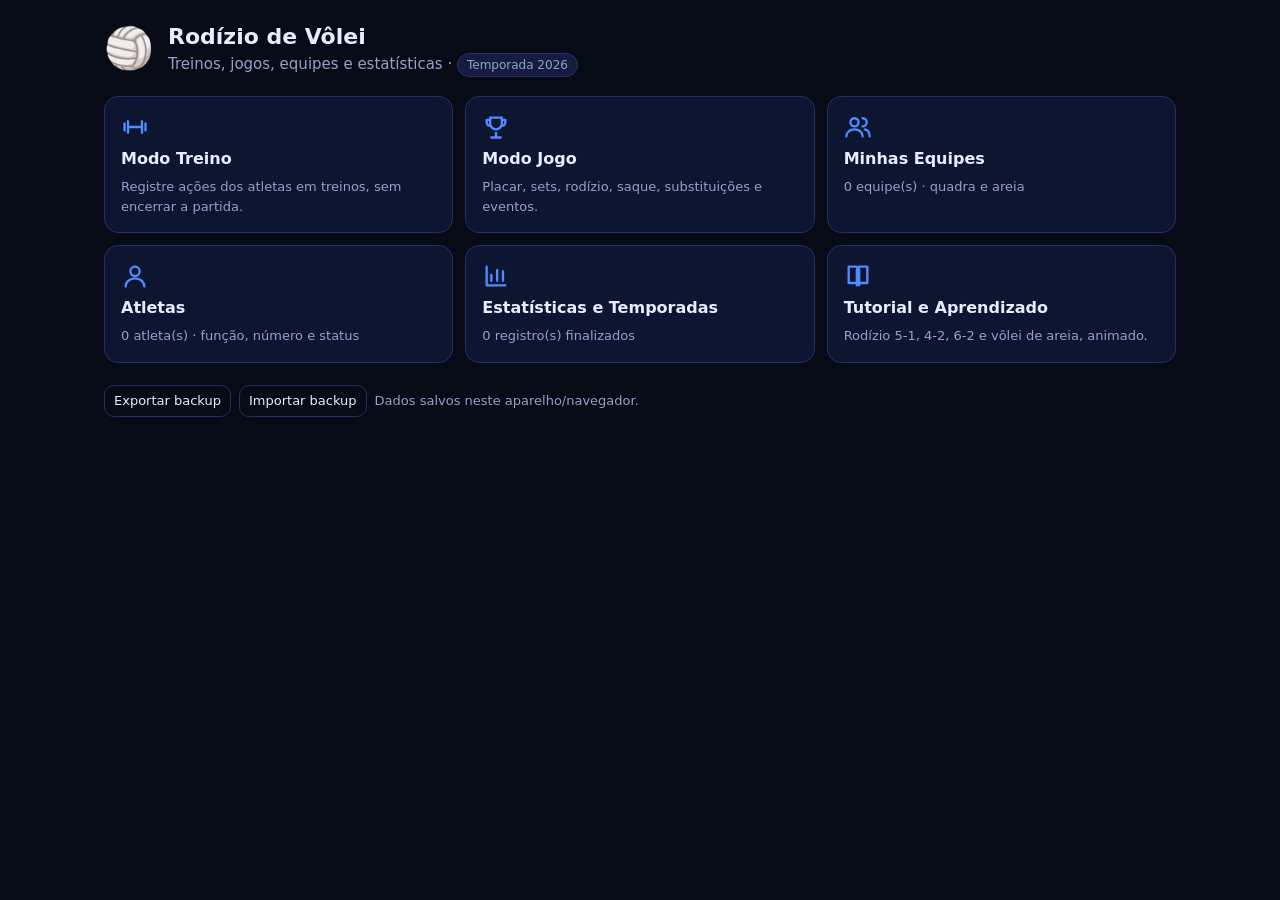
==== commit 536112d2: "Update for rodízio and evolução Evoluindo o site para melhor experiência nos treinos e jogos" ====
--- a/index.html
+++ b/index.html
@@ -2,723 +2,22 @@
 <html lang="pt-BR">
 <head>
 <meta charset="utf-8">
-<meta name="viewport" content="width=device-width, initial-scale=1, viewport-fit=cover">
+<meta name="viewport" content="width=device-width,initial-scale=1">
+<title>Rodízio de Vôlei</title>
+<meta name="description" content="Treinos, jogos, equipes, atletas e estatísticas de vôlei de quadra e de areia, com tutorial de rodízio animado.">
 <meta name="theme-color" content="#070b16">
-<meta name="description" content="Aprenda o rodízio do vôlei de quadra (5-1, 4-2 e 6-2) e o jogo de dupla na areia vendo os jogadores se movimentarem.">
-<meta property="og:type" content="website">
-<meta property="og:title" content="Rodízio de Vôlei">
-<meta property="og:description" content="Escolha a modalidade, o sistema e a sua posição e veja os jogadores se movimentando: recepção, levantamento, ataque e defesa.">
-<meta property="og:url" content="https://rodizio-volei.vercel.app">
-<meta name="twitter:card" content="summary">
-<link rel="icon" href="data:image/svg+xml,%3Csvg xmlns='http://www.w3.org/2000/svg' viewBox='0 0 100 100'%3E%3Ctext y='.9em' font-size='90'%3E%F0%9F%8F%90%3C/text%3E%3C/svg%3E">
-<title>Rodízio de Vôlei</title>
-<style>
-:root{--bg:#070b16;--panel:#0e1530;--panel2:#141d3f;--line:#233068;--txt:#e8ecff;--mut:#93a0cf;--blue:#4f8cff;--gold:#fbbf24}
-*{box-sizing:border-box}
-body{margin:0;background:var(--bg);color:var(--txt);font:15px/1.5 system-ui,-apple-system,"Segoe UI",Roboto,sans-serif}
-a{color:#7dd3fc}
-.wrap{max-width:1120px;margin:0 auto;padding:14px 14px 48px}
-.top{display:flex;align-items:flex-start;justify-content:space-between;gap:10px}
-h1{font-size:22px;margin:6px 0 2px}
-h2{font-size:16px;margin:0 0 6px}
-h3{font-size:14px;margin:12px 0 4px;color:var(--gold)}
-.sub{color:var(--mut);margin:0 0 14px;font-size:14px}
-.share{white-space:nowrap;margin-top:6px;font-size:13px}
-.tabs{display:flex;gap:8px;margin:0 0 14px}
-.tabs button{flex:1;padding:10px 8px;font-weight:600}
-.layout{display:grid;gap:14px;grid-template-columns:minmax(0,1fr)}
-@media(min-width:900px){.layout{grid-template-columns:minmax(0,1.05fr) minmax(0,1fr);align-items:start}.stage{position:sticky;top:12px}}
-.card{background:var(--panel);border:1px solid var(--line);border-radius:14px;padding:12px}
-.side{display:grid;gap:14px}
-svg{width:100%;height:auto;display:block;border-radius:10px;background:#050816;touch-action:manipulation}
-.hint{color:var(--mut);font-size:12px;margin:8px 2px 0}
-.lbl{font-size:12px;color:var(--mut);margin:10px 0 5px;font-weight:600;letter-spacing:.03em;text-transform:uppercase}
-.row{display:flex;flex-wrap:wrap;gap:6px}
-button{font:inherit;color:var(--txt);background:var(--panel2);border:1px solid var(--line);border-radius:9px;padding:7px 11px;cursor:pointer}
-button:hover{border-color:var(--blue)}
-button.on{background:var(--blue);border-color:var(--blue);color:#fff;font-weight:600}
-button.gold.on{background:var(--gold);border-color:var(--gold);color:#222}
-.transport{display:flex;gap:8px;align-items:center;flex-wrap:wrap;margin-top:10px}
-.transport .play{flex:1;min-width:120px;background:var(--blue);border-color:var(--blue);font-weight:700}
-.steps{display:flex;gap:6px;flex-wrap:wrap;margin-top:10px}
-.steps button{flex:1;min-width:90px;font-size:13px;padding:6px 8px}
-.chk{display:flex;gap:8px;align-items:center;font-size:14px;margin-top:8px;cursor:pointer}
-.tip{background:var(--panel2);border-left:3px solid var(--gold);padding:8px 10px;border-radius:6px;margin:8px 0}
-.note{color:#7dd3fc;font-size:14px;min-height:20px}
-.rots{display:flex;gap:6px;flex-wrap:wrap}
-.rots span{font-size:12px;padding:3px 7px;border-radius:6px;background:var(--panel2);border:1px solid var(--line)}
-.rots span.cur{border-color:var(--gold);color:var(--gold)}
-.rots span.lib{opacity:.6;text-decoration:line-through}
-.minis{display:grid;grid-template-columns:repeat(3,1fr);gap:8px}
-.mini{background:var(--panel2);border:1px solid var(--line);border-radius:10px;padding:6px;cursor:pointer}
-.mini.cur{border-color:var(--gold)}
-.mini b{font-size:12px;color:var(--mut)}
-.mini .g{display:grid;grid-template-columns:repeat(3,1fr);gap:3px;margin-top:4px}
-.mini .g span{font-size:11px;text-align:center;background:#0b1130;border-radius:4px;padding:3px 0}
-.mini .g span.me{background:var(--gold);color:#222;font-weight:700}
-.mini .net{height:3px;background:#cfd6ff;border-radius:2px;margin-bottom:3px}
-details{margin:6px 0}
-summary{cursor:pointer;font-weight:600}
-details p{color:var(--mut);margin:6px 0}
-.cmp{width:100%;border-collapse:collapse;font-size:13px}
-.cmp th,.cmp td{border-bottom:1px solid var(--line);padding:6px 5px;text-align:left;vertical-align:top}
-.cmp th{color:var(--gold);font-weight:600}
-.cmp td:first-child{color:var(--mut);white-space:nowrap}
-.src{font-size:12px;color:var(--mut);margin:8px 0 0}
-footer{color:var(--mut);font-size:12px;margin-top:18px}
-#players g{transition:opacity .35s}
-#players>g{cursor:pointer}
-.ring{transition:opacity .3s}
-.toast{position:fixed;left:50%;bottom:22px;transform:translateX(-50%);background:var(--panel2);border:1px solid var(--blue);padding:8px 14px;border-radius:10px;opacity:0;pointer-events:none;transition:opacity .25s;z-index:10;font-size:14px}
-.toast.show{opacity:1}
-</style>
+<link rel="stylesheet" href="styles.css">
 </head>
 <body>
-<div class="wrap">
-  <div class="top">
-    <div>
-      <h1>🏐 Rodízio de Vôlei</h1>
-      <p class="sub">Escolha a modalidade, a sua posição e veja os jogadores se movimentando na quadra.</p>
-    </div>
-    <button id="share" class="share" title="Compartilhar exatamente esta tela">🔗 Compartilhar</button>
-  </div>
-  <div class="tabs" id="tabs"></div>
-
-  <div class="layout">
-    <div class="stage card">
-      <svg id="court" viewBox="-1.6 -4.6 12.2 16" role="img" aria-label="Quadra de vôlei vista de cima"></svg>
-      <p class="hint">👆 Toque num jogador na quadra para escolher quem você é.</p>
-      <div class="steps" id="steps"></div>
-      <div class="transport">
-        <button id="prev" aria-label="Passo anterior">◀</button>
-        <button id="play" class="play">▶ Simular</button>
-        <button id="next" aria-label="Próximo passo">▶</button>
-        <label style="font-size:12px;color:var(--mut)">Velocidade <input type="range" id="speed" min="0.5" max="2" step="0.25" value="1"></label>
-      </div>
-    </div>
-
-    <div class="side">
-      <div class="card">
-        <div id="grpSys"><div class="lbl" style="margin-top:0">Sistema</div><div class="row" id="segSys"></div></div>
-        <div id="grpRot"><div class="lbl">Rotação</div><div class="row" id="segRot"></div></div>
-        <div class="lbl">Situação</div><div class="row" id="segMode"></div>
-        <div id="grpWho"><div class="lbl" id="whoLbl">Quem saca</div><div class="row" id="segWho"></div></div>
-        <div class="lbl">Eu sou</div><div class="row" id="chips"></div>
-        <label class="chk" id="libWrap"><input type="checkbox" id="chkLib" checked> Líbero em quadra (entra no lugar do central no fundo)</label>
-        <label class="chk"><input type="checkbox" id="chkSlots" checked> <span id="chkSlotsTxt">Mostrar posições (P1 a P6)</span></label>
-      </div>
-
-      <div class="card" id="info"></div>
-
-      <div class="card" id="minisCard">
-        <h2>Todas as rotações</h2>
-        <p class="sub" style="margin-bottom:8px">Toque numa rotação para ver. Quadra vista de trás: rede em cima.</p>
-        <div class="minis" id="minis"></div>
-      </div>
-
-      <div class="card">
-        <h2>Quadra x Areia: as diferenças</h2>
-        <table class="cmp">
-          <tr><th></th><th>Quadra</th><th>Areia</th></tr>
-          <tr><td>Jogadores</td><td>6 por time</td><td>2 por dupla</td></tr>
-          <tr><td>Tamanho</td><td>18 x 9 m</td><td>16 x 8 m</td></tr>
-          <tr><td>Pontos</td><td>Sets até 25 (5º set até 15)</td><td>Sets até 21 (3º set até 15)</td></tr>
-          <tr><td>Rodízio</td><td>Sim: todos giram ao ganhar o saque</td><td>Não: só alterna quem saca</td></tr>
-          <tr><td>Troca de lado</td><td>Entre os sets</td><td>A cada 7 pontos (5 no 3º set)</td></tr>
-          <tr><td>Substituição</td><td>Sim, e tem líbero</td><td>Não</td></tr>
-          <tr><td>Bloqueio</td><td>Não conta como toque</td><td>Conta como um dos 3 toques</td></tr>
-        </table>
-      </div>
-
-      <div class="card">
-        <h2 id="rulesTitle">Regrinhas para iniciantes</h2>
-        <div id="rulesBody"></div>
-      </div>
-    </div>
-  </div>
-  <footer>As formações são exemplos comuns usados por muitos times. Cada técnico pode adaptar. Feito para estudar e treinar. 🏐</footer>
-</div>
-<div class="toast" id="toast" role="status"></div>
-
-<script>
-const $=s=>document.querySelector(s);
-const NS='http://www.w3.org/2000/svg';
-const el=(tag,attrs={},parent)=>{const e=document.createElementNS(NS,tag);for(const k in attrs)e.setAttribute(k,attrs[k]);if(parent)parent.appendChild(e);return e;};
-const R=(id,role,label,name)=>({id,role,label,name});
-const LIBERO=R('LIB','L','LIB','Líbero');
-const BEACH={roster:[R('J1','B1','J1','Jogador 1'),R('J2','B2','J2','Jogador 2')]};
-
-const SYSTEMS={
- '5-1':{libero:true,
-  roster:[R('S','S','LEV','Levantador'),R('OH1','OH','PT1','Ponteiro 1'),R('OH2','OH','PT2','Ponteiro 2'),R('MB1','MB','C1','Central 1'),R('MB2','MB','C2','Central 2'),R('OP','OP','OP','Oposto')],
-  start:{1:'S',2:'OH1',3:'MB1',4:'OP',5:'OH2',6:'MB2'},
-  text:'1 levantador e 5 atacantes. O mesmo levantador levanta o jogo todo. Quando ele está na rede (P4, P3 ou P2), o time tem só 2 atacantes além dele; quando está no fundo, tem 3 atacantes na rede.'},
- '6-2':{libero:true,
-  roster:[R('S1','S','LEV1','Levantador 1'),R('S2','S','LEV2','Levantador 2'),R('OH1','OH','PT1','Ponteiro 1'),R('OH2','OH','PT2','Ponteiro 2'),R('MB1','MB','C1','Central 1'),R('MB2','MB','C2','Central 2')],
-  start:{1:'S1',2:'OH1',3:'MB1',4:'S2',5:'OH2',6:'MB2'},
-  text:'2 levantadores, um oposto ao outro. Quem levanta é sempre o levantador que está no FUNDO. O que está na rede vira atacante (joga de oposto). Assim o time sempre tem 3 atacantes na rede.'},
- '4-2':{libero:false,
-  roster:[R('S1','S','LEV1','Levantador 1'),R('S2','S','LEV2','Levantador 2'),R('H1','H','AT1','Atacante 1'),R('H2','H','AT2','Atacante 2'),R('H3','H','AT3','Atacante 3'),R('H4','H','AT4','Atacante 4')],
-  start:{1:'S1',2:'H1',3:'H2',4:'S2',5:'H3',6:'H4'},
-  text:'2 levantadores e 4 atacantes. Quem levanta é o levantador que está na REDE; só 2 atacantes ficam na rede com ele. É o sistema mais simples, bom para quem está começando.'}
-};
-const COLORS={S:'#2dd4bf',OH:'#4f8cff',MB:'#a78bfa',OP:'#38bdf8',H:'#4f8cff',L:'#e2e8f0',B1:'#4f8cff',B2:'#2dd4bf'};
-const ORDER=[1,6,5,4,3,2];
-const slotAfter=(s0,rot)=>ORDER[(ORDER.indexOf(s0)+rot-1)%6];
-
-const S={court:'indoor',sys:'5-1',rot:1,mode:'recv',who:'me',libero:true,step:0,me:'MB1',memo:{indoor:'MB1',beach:'J1'},showSlots:true,speed:1,playing:false,rally:0};
-let run=0,playTok=0,pl={};
-const isBeach=()=>S.court==='beach';
-const curRoster=()=>{if(isBeach())return BEACH.roster;const s=SYSTEMS[S.sys];return s.libero?[...s.roster,LIBERO]:s.roster;};
-
-function getLineup(sysKey,rot,lib){
- const sys=SYSTEMS[sysKey],list=[];
- for(let s0=1;s0<=6;s0++){const p=sys.roster.find(r=>r.id===sys.start[s0]);list.push({...p,slot:slotAfter(s0,rot)});}
- if(lib&&sys.libero)list.forEach((p,i)=>{if(p.role==='MB'&&(p.slot===5||p.slot===6))list[i]={...LIBERO,slot:p.slot,replaces:p.id};});
- list.forEach(p=>p.front=[2,3,4].includes(p.slot));
- return list;
-}
-function activeSetter(sysKey,list){
- const ss=list.filter(p=>p.role==='S');
- if(sysKey==='5-1')return ss[0];
- if(sysKey==='6-2')return ss.find(p=>!p.front);
- return ss.find(p=>p.front);
-}
-
-// ---- formações (metros: x 0=esquerda..9=direita, y 0=rede..9=fundo) ----
-const BASE={4:[1.6,2.4],3:[4.5,2.4],2:[7.4,2.4],5:[1.6,6.2],6:[4.5,6.2],1:[7.4,6.2]};
-const RECV={4:[1.3,2.9],3:[4.4,1.5],2:[7.9,2.5],5:[1.9,6.3],6:[4.6,7.0],1:[7.2,6.3]};
-const HIDE={4:[3.0,1.1],3:[5.4,1.1],2:[8.0,1.2],5:[3.2,4.0],6:[5.8,3.6],1:[8.3,3.8]};
-const SERVE={4:[1.6,1.8],3:[4.5,1.8],2:[7.4,1.8],5:[1.7,6.4],6:[4.5,6.8],1:[7.6,9.9]};
-const DEF={4:[1.6,1.5],3:[4.5,1.5],2:[7.4,1.5],5:[1.8,6.3],6:[4.6,7.2],1:[7.2,5.6]};
-const COVER={5:[2.3,6.2],6:[4.5,7.0],1:[6.9,6.2]};
-const ST=[6.9,0.9],LEFT=[1.2,3.2],MID=[4.5,3.4],RIGHT=[8.2,3.2],RANK={4:0,3:1,2:2};
-
-function attackPos(p,list,setter,sysKey){
- if(p===setter)return ST;
- if(!p.front)return COVER[p.slot];
- if(sysKey==='4-2'){const f=list.filter(q=>q.front&&q!==setter).sort((a,b)=>RANK[a.slot]-RANK[b.slot]);return f[0]===p?LEFT:MID;}
- if(p.role==='OH')return LEFT;
- if(p.role==='MB')return MID;
- return RIGHT;
-}
-function formationFor(kind,list,setter){
- const out={};
- list.forEach(p=>{
-  let pos;
-  if(kind==='base')pos=BASE[p.slot];
-  else if(kind==='recv')pos=(p===setter?HIDE:RECV)[p.slot];
-  else if(kind==='serve')pos=SERVE[p.slot];
-  else if(kind==='def')pos=DEF[p.slot];
-  else pos=attackPos(p,list,setter,S.sys);
-  out[p.id]=pos.slice();
- });
- return out;
-}
-function receiverOf(list,setter){
- const back=list.filter(p=>!p.front&&p!==setter);
- const lib=back.find(p=>p.role==='L');if(lib)return lib;
- for(const s of [6,5,1]){const q=back.find(p=>p.slot===s);if(q)return q;}
- return back[0];
-}
-
-// ---- areia (metros: x 0..8, y 0=rede..8=fundo) ----
-// a = quem faz a ação principal (saca / passa), b = o parceiro
-const BF={
- serve:{base:{a:[2.6,9.3],b:[3.6,1.0]},serve:{a:[2.6,9.3],b:[3.4,0.9]},def:{a:[3.8,5.6],b:[4.4,0.8]},atk:{a:[3.4,2.6],b:[4.4,1.0]}},
- recv:{base:{a:[2.4,5.8],b:[5.4,3.0]},recv:{a:[2.6,5.8],b:[5.0,1.8]},atk:{a:[3.4,2.6],b:[5.0,1.4]}}
-};
-const BT={
- serve:{base:['SACA','BLOQ'],serve:['SACA','BLOQ'],def:['DEF','BLOQ'],atk:['ATACA','LEVANTA']},
- recv:{base:['PASSA','LEVANTA'],recv:['PASSA','LEVANTA'],atk:['ATACA','LEVANTA']}
-};
-const TAGNAME={SACA:'sacador',BLOQ:'bloqueador',DEF:'defensor',PASSA:'passador',LEVANTA:'levantador',ATACA:'atacante'};
-const BTIPS={
- SACA:'Escolha o alvo antes de sacar: o jogador mais fraco na recepção ou o espaço entre os dois. Depois do saque, corra para o fundo para defender.',
- BLOQ:'Fique perto da rede e feche uma parte da quadra (a paralela ou a diagonal) para o parceiro defender o resto. Combine isso com ele antes do saque.',
- DEF:'Defenda o espaço que o bloqueio deixa aberto. Olhe o atacante e a direção do corpo dele para antecipar para onde a bola vai.',
- PASSA:'Faça a manchete alta e perto da rede, em direção ao parceiro. Quanto melhor o passe, mais fácil é o levantamento.',
- LEVANTA:'Fique perto da rede, de frente para a bola, e levante de um jeito que o parceiro consiga atacar com tempo.',
- ATACA:'Depois do passe, corra para a rede e escolha: bola forte na diagonal, na paralela ou colocada longe do bloqueio.'
-};
-const BDESC={
- serve:{
-  base:'Posição inicial: quem saca fica atrás da linha de fundo (em qualquer ponto da largura da quadra) e o parceiro espera junto da rede, pronto para bloquear.',
-  serve:'Saque: a bola sai de trás da linha de fundo para a quadra adversária. O parceiro olha a direção do saque e se prepara para bloquear.',
-  def:'Defesa: o adversário ataca. Quem está na rede bloqueia e quem sacou já voltou para o fundo para defender o espaço que o bloqueio deixa aberto.',
-  atk:'Contra-ataque: o defensor passa a bola para a rede, o parceiro levanta e o defensor corre para atacar. São os 3 toques: defesa, levantamento e ataque.'},
- recv:{
-  base:'Posição inicial na recepção: um jogador (o passador) fica no fundo e o parceiro mais perto da rede, de onde vai levantar.',
-  recv:'Recepção: o adversário saca e a bola vai para o passador, que faz a manchete em direção ao parceiro perto da rede.',
-  atk:'Levantamento e ataque: o parceiro levanta a bola e o passador corre para a rede para atacar. São os 3 toques: passe, levantamento e ataque.'}
-};
-const STEPS={
- recv:[{kind:'base',name:'Rotação'},{kind:'recv',name:'Recepção'},{kind:'atk',name:'Ataque'}],
- serve:[{kind:'base',name:'Rotação'},{kind:'serve',name:'Saque'},{kind:'def',name:'Defesa'},{kind:'atk',name:'Contra-ataque'}]
-};
-const STEPSB={
- recv:[{kind:'base',name:'Posição'},{kind:'recv',name:'Recepção'},{kind:'atk',name:'Levantamento e ataque'}],
- serve:[{kind:'base',name:'Posição'},{kind:'serve',name:'Saque'},{kind:'def',name:'Defesa'},{kind:'atk',name:'Contra-ataque'}]
-};
-const stepsOf=()=>isBeach()?STEPSB[S.mode]:STEPS[S.mode];
-const DESC={
- base:'Posição de rotação: é a ordem oficial em quadra quando o árbitro autoriza o saque. Veja como todos giram quando você troca de rotação.',
- recv:'Recepção: o adversário saca. Cada um se posiciona respeitando a sobreposição. O levantador se esconde perto da rede, do lado direito, e os outros formam a recepção.',
- serve:'Saque: quem está em P1 saca de trás da linha de fundo. Os demais já estão em posição para bloquear e defender.',
- def:'Defesa: o adversário ataca. Quem está na rede bloqueia e quem está no fundo defende.',
- atkR:'Transição para o ataque: a bola foi passada. O levantador corre para a zona de levantamento (entre P2 e P3), os atacantes abrem (ponteiro à esquerda, central no meio, oposto à direita) e a bola é levantada.',
- atkS:'Contra-ataque: a bola foi defendida. Mesma transição: levantador vai à rede, atacantes se abrem, bola levantada.'
-};
-const TIPS={
- S:{recv:'Fique "escondido" perto da rede, à direita, sem atrapalhar os passadores. Assim que o saque for batido, corra para a zona de levantamento.',def:'Defenda na posição da sua rotação, olhando a bola. Se ela for defendida, corra para a rede.',atk:'Chegue na rede entre P2 e P3, olhe o passe e distribua a bola para o atacante em melhor situação.'},
- OH:{recv:'Você é passador: recepciona o saque e depois ataca. Abra bem a base para receber.',def:'Na rede, bloqueie na ponta; no fundo, defenda a sua zona (diagonal e linha).',atk:'Vá para a ponta esquerda e prepare a aproximação. Se estiver no fundo, cubra o ataque do time.'},
- MB:{recv:'Fique perto da rede: central normalmente não recebe saque. Prepare a aproximação para a bola rápida.',def:'Bloqueie no meio e ajude os ponteiros no bloqueio duplo.',atk:'Vá para o meio e prepare a bola rápida. O levantador só te usa se o passe for bom.'},
- OP:{recv:'Em geral o oposto não recebe saque: fique perto da rede, à direita, pronto para atacar.',def:'Na rede, bloqueie na ponta direita; no fundo, defenda a diagonal.',atk:'Ataque pela direita (P2). Se estiver no fundo, pode atacar por trás da linha de 3 m.'},
- H:{recv:'Atacante: ajude na recepção e prepare a aproximação.',def:'Bloqueie na rede ou defenda no fundo, conforme sua posição.',atk:'Abra para o seu ponto de ataque e ataque a bola levantada.'},
- L:{recv:'Você é o especialista em recepção. Receba a maior parte dos saques com passe alto e preciso para o levantador.',def:'Defenda no fundo e organize a defesa. Faça a bola chegar no levantador.',atk:'Cubra o ataque e fique pronto para defender o bloqueio adversário. O líbero não ataca acima da rede.'}
-};
-
-const INDOOR_RULES=`
-<details open><summary>Como o rodízio gira</summary><p>Sempre que o seu time <b>ganha o saque</b> (tirando do adversário), todo mundo gira uma posição no sentido horário: P2 → P1 → P6 → P5 → P4 → P3 → P2. Quem vai para P1 é quem saca.</p></details>
-<details><summary>Posições P1 a P6</summary><p>Na rede: P4 (esquerda), P3 (meio), P2 (direita). No fundo: P5 (esquerda), P6 (meio), P1 (direita, onde se saca).</p></details>
-<details><summary>Regra de sobreposição</summary><p>No momento do saque, quem está na frente não pode estar "ao lado errado" de quem está atrás dele. Ex.: o jogador de P2 deve estar à frente do de P1, e à direita do de P3. Depois do saque, todos podem correr livremente.</p></details>
-<details><summary>Líbero</summary><p>Especialista de defesa e recepção, com camisa de outra cor. Entra no lugar do central quando ele está no fundo (P6 e P5). Não ataca nem levanta acima da rede.</p></details>
-<details id="sysInfo" open><summary>Sobre este sistema</summary><p id="sysTxt"></p></details>`;
-const BEACH_RULES=`
-<details open><summary>O básico da areia</summary><p>Cada dupla tem só <b>2 jogadores</b> e não há substituições. A quadra de areia mede <b>16 x 8 m</b> (cada lado tem 8 x 8 m). A rede fica a 2,43 m (masculino) ou 2,24 m (feminino).</p></details>
-<details><summary>Pontuação</summary><p>Vence quem ganhar <b>2 sets</b>. Os sets 1 e 2 vão até <b>21 pontos</b>; o terceiro (desempate) vai até <b>15</b>. Em todos é preciso abrir 2 pontos de vantagem.</p></details>
-<details><summary>Troca de lado</summary><p>As duplas trocam de lado a cada <b>7 pontos</b> nos sets de 21 e a cada <b>5 pontos</b> no set de 15, para dividir sol e vento entre as duas.</p></details>
-<details><summary>Ordem de saque</summary><p>Quem ganha o ponto sacando <b>continua sacando</b>. Se a dupla adversária ganha o ponto, ela passa a sacar, e saca o jogador que <b>não sacou</b> da última vez dela. Assim os dois jogadores de cada dupla se alternam.</p></details>
-<details><summary>Toques e bloqueio</summary><p>Cada dupla tem no máximo <b>3 toques</b>. O bloqueio <b>conta</b> como um dos 3 toques. Ninguém toca a bola duas vezes seguidas, exceto durante ou logo depois do bloqueio.</p></details>
-<details><summary>Sem rodízio e sem posição fixa</summary><p>Na areia não existe rodízio de posições nem líbero. Os dois jogadores podem ficar onde quiserem; só o saque alterna.</p></details>
-<details><summary>Bloqueador e defensor (costume tático)</summary><p>Não é regra, é o jeito mais comum de jogar: quem sacou vai defender no fundo e o parceiro fica na rede para bloquear. Com a bola na mão da dupla, o defensor passa, o parceiro levanta e o defensor ataca. É o que a simulação mostra.</p></details>
-<p class="src">Fontes: regras básicas da FIVB, Olympics.com, Wilson e Toda Matéria.</p>`;
-
-// ---- SVG ----
-const svg=$('#court');
-const court=el('g',{},svg);
-function drawCourt(){
- court.innerHTML='';
- if(!isBeach()){
-  el('rect',{x:-1.6,y:-4.6,width:12.2,height:16,fill:'#050816'},court);
-  el('rect',{x:0,y:-3.6,width:9,height:3.6,fill:'#0b1030',opacity:.7,stroke:'#2a3a7a','stroke-width':.06,'stroke-dasharray':'.3 .2'},court);
-  el('rect',{x:0,y:0,width:9,height:9,fill:'#0f1a42',stroke:'#3a56b8','stroke-width':.09},court);
-  el('rect',{x:0,y:9,width:9,height:2,fill:'#0a1233',opacity:.7},court);
-  el('line',{x1:0,y1:3,x2:9,y2:3,stroke:'#3a56b8','stroke-width':.06,'stroke-dasharray':'.35 .25'},court);
-  [[4,1.5,1.5],[3,4.5,1.5],[2,7.5,1.5],[5,1.5,6.2],[6,4.5,6.2],[1,7.5,6.2]].forEach(([n,x,y])=>{
-   const t=el('text',{x,y,'text-anchor':'middle','font-size':1.5,fill:'#1d2a66','font-weight':800},court);t.textContent=n;});
-  el('line',{x1:-.4,y1:0,x2:9.4,y2:0,stroke:'#cfd6ff','stroke-width':.16},court);
-  [-.4,9.4].forEach(x=>{el('circle',{cx:x,cy:0,r:.2,fill:'#ef4444',stroke:'#fff','stroke-width':.06},court);});
-  const t1=el('text',{x:4.5,y:-3.9,'text-anchor':'middle','font-size':.45,fill:'#5b6aa8'},court);t1.textContent='QUADRA ADVERSÁRIA';
-  const t2=el('text',{x:4.5,y:10.6,'text-anchor':'middle','font-size':.45,fill:'#5b6aa8'},court);t2.textContent='ÁREA DE SAQUE';
-  const t3=el('text',{x:4.5,y:-.5,'text-anchor':'middle','font-size':.4,fill:'#cfd6ff'},court);t3.textContent='REDE';
- }else{
-  el('rect',{x:-1.6,y:-4.6,width:11.2,height:15.2,fill:'#050816'},court);
-  el('rect',{x:0,y:-3.6,width:8,height:3.6,fill:'#1b1709',opacity:.7,stroke:'#6b5d33','stroke-width':.06,'stroke-dasharray':'.3 .2'},court);
-  el('rect',{x:0,y:0,width:8,height:8,fill:'#2e2814',stroke:'#e0cf9a','stroke-width':.09},court);
-  el('rect',{x:0,y:8,width:8,height:2.2,fill:'#1d1a0c',opacity:.7},court);
-  el('line',{x1:-.4,y1:0,x2:8.4,y2:0,stroke:'#cfd6ff','stroke-width':.16},court);
-  [-.4,8.4].forEach(x=>{el('circle',{cx:x,cy:0,r:.2,fill:'#ef4444',stroke:'#fff','stroke-width':.06},court);});
-  const t1=el('text',{x:4,y:-3.9,'text-anchor':'middle','font-size':.45,fill:'#8a7a47'},court);t1.textContent='QUADRA ADVERSÁRIA';
-  const t2=el('text',{x:4,y:10.3,'text-anchor':'middle','font-size':.45,fill:'#8a7a47'},court);t2.textContent='ÁREA DE SAQUE (atrás da linha de fundo)';
-  const t3=el('text',{x:4,y:-.5,'text-anchor':'middle','font-size':.4,fill:'#cfd6ff'},court);t3.textContent='REDE';
-  const t4=el('text',{x:4,y:4.4,'text-anchor':'middle','font-size':.55,fill:'#5c5128','font-weight':700},court);t4.textContent='8 x 8 m';
- }
-}
-const trails=el('g',{},svg);
-const playersG=el('g',{id:'players'},svg);
-const oppG=el('g',{},svg);
-const ballG=el('g',{},svg);
-
-function makeFigure(color){
- const g=el('g',{});
- const body=el('g',{},g);
- el('circle',{r:1.1,fill:'transparent','pointer-events':'all'},body);
- const ring=el('circle',{r:.98,fill:'none',stroke:'#fbbf24','stroke-width':.14},body);ring.style.opacity=0;ring.setAttribute('class','ring');
- el('ellipse',{cx:0,cy:.25,rx:.72,ry:.32,fill:'rgba(0,0,0,.4)'},body);
- const sh=el('ellipse',{cx:0,cy:0,rx:.54,ry:.3,fill:color},body);
- const hd=el('circle',{cx:0,cy:-.1,r:.27,fill:color,stroke:'rgba(255,255,255,.7)','stroke-width':.05},body);
- const tx={'text-anchor':'middle','paint-order':'stroke',stroke:'#070b16','stroke-width':.12,'pointer-events':'none'};
- const slotT=el('text',{...tx,y:-.62,'font-size':.36,fill:'#9fb0ff'},body);
- const lab=el('text',{...tx,y:1.05,'font-size':.46,'font-weight':700,fill:'#fff'},body);
- const meT=el('text',{...tx,y:-1.15,'font-size':.34,'font-weight':700,fill:'#fbbf24'},body);
- return {g,body,ring,sh,hd,slotT,lab,meT};
-}
-const opp=makeFigure('#f87171');oppG.appendChild(opp.g);opp.lab.textContent='';opp.g.style.pointerEvents='none';
-const oppT=el('text',{'text-anchor':'middle','font-size':.4,fill:'#fca5a5','paint-order':'stroke',stroke:'#070b16','stroke-width':.1},oppG);
-const ball={x:0,y:0,z:0,vis:false};
-const ballShadow=el('ellipse',{rx:.3,ry:.15,fill:'rgba(0,0,0,.5)'},ballG);
-const ballBody=el('circle',{r:.3,fill:'#fde68a',stroke:'#a16207','stroke-width':.06},ballG);
-function drawBall(){
- ballG.style.display=ball.vis?'':'none';
- ballG.setAttribute('transform',`translate(${ball.x} ${ball.y})`);
- const h=(0.6+ball.z)*0.5;
- ballBody.setAttribute('cy',-h);ballBody.setAttribute('r',.28+ball.z*.02);
- ballShadow.setAttribute('rx',.3-Math.min(.12,ball.z*.02));
-}
-function setOpp(){
- oppG.style.display='';
- const pos=isBeach()?(S.mode==='recv'?[3.0,-3.0]:[4.0,-1.6]):(S.mode==='recv'?[2.0,-3.0]:[6.0,-1.6]);
- opp.g.setAttribute('transform',`translate(${pos[0]} ${pos[1]})`);
- oppT.setAttribute('x',pos[0]);oppT.setAttribute('y',pos[1]+1.0);
- oppT.textContent=S.mode==='recv'?'Sacador adv.':'Adversário';
-}
-function buildPlayers(){
- playersG.innerHTML='';pl={};
- curRoster().forEach(r=>{
-  const f=makeFigure(COLORS[r.role]);
-  f.g.addEventListener('click',()=>pickMe(r.id));
-  playersG.appendChild(f.g);f.x=4.5;f.y=4.5;f.vis=false;f.g.style.opacity=0;f.g.style.pointerEvents='none';pl[r.id]=f;
- });
-}
-function place(id,bob){const f=pl[id];f.g.setAttribute('transform',`translate(${f.x.toFixed(3)} ${f.y.toFixed(3)})`);f.body.setAttribute('transform',`translate(0 ${(bob||0).toFixed(3)})`);}
-
-// ---- animação ----
-const ease=t=>t<.5?2*t*t:1-Math.pow(-2*t+2,2)/2;
-function anim(dur,fn,id){return new Promise(res=>{
- if(dur<=0){fn(1);return res(id===run);}
- const t0=performance.now();
- const f=now=>{if(id!==run)return res(false);const t=Math.min(1,(now-t0)/dur);fn(t);t<1?requestAnimationFrame(f):res(true);};
- requestAnimationFrame(f);});}
-function tweenPlayers(form,dur,id){
- const from={};for(const k in form)from[k]=[pl[k].x,pl[k].y];
- return anim(dur,t=>{const e=ease(t);
-  for(const k in form){const f=from[k],g=form[k],p=pl[k];
-   p.x=f[0]+(g[0]-f[0])*e;p.y=f[1]+(g[1]-f[1])*e;
-   const moving=Math.hypot(g[0]-f[0],g[1]-f[1])>.3&&t<1;
-   place(k,moving?Math.sin(t*Math.PI*6)*.07:0);}
- },id);
-}
-const tweenOne=(k,to,dur,id)=>tweenPlayers({[k]:to},dur,id);
-function fly(to,dur,arc,id){
- const f=[ball.x,ball.y];
- return anim(dur,t=>{ball.x=f[0]+(to[0]-f[0])*t;ball.y=f[1]+(to[1]-f[1])*t;ball.z=arc*4*t*(1-t);drawBall();},id);
-}
-function addTrail(a,b,c){el('line',{x1:a[0],y1:a[1],x2:b[0],y2:b[1],stroke:c||'#7dd3fc','stroke-width':.07,'stroke-dasharray':'.3 .25',opacity:.75},trails);}
-function addMark(pos){
- [[-.4,-.4,.4,.4],[.4,-.4,-.4,.4]].forEach(([a,b,c,d])=>el('line',{x1:pos[0]+a,y1:pos[1]+b,x2:pos[0]+c,y2:pos[1]+d,stroke:'#e8ecff','stroke-width':.1,'stroke-linecap':'round'},trails));
- el('circle',{cx:pos[0],cy:pos[1],r:1,fill:'none',stroke:'#e8ecff','stroke-width':.08,opacity:.6},trails);
-}
-const wait=(ms)=>new Promise(r=>setTimeout(r,ms));
-
-function syncVisibility(list,form){
- const ids=new Set(list.map(p=>p.id));
- for(const id in pl){const f=pl[id];
-  if(ids.has(id)){
-   if(!f.vis){if(id==='LIB'){f.x=-1.3;f.y=form[id][1];}else{f.x=form[id][0];f.y=form[id][1];}place(id,0);}
-   f.vis=true;f.g.style.opacity=1;f.g.style.pointerEvents='';
-  }else{f.vis=false;f.g.style.opacity=0;f.g.style.pointerEvents='none';}
- }
-}
-function applyLook(list){
- list.forEach(p=>{const f=pl[p.id];
-  f.lab.textContent=p.label;f.slotT.textContent=S.showSlots?(p.tag||('P'+p.slot)):'';
-  const me=p.id===S.me,seat=p.replaces===S.me;
-  f.ring.style.opacity=me?1:(seat?.45:0);
-  f.meT.textContent=me?'VOCÊ':(seat?'SEU LUGAR':'');
- });
-}
-function setNote(t){const n=$('#note');if(n)n.textContent=t;}
-
-// ---- estado, link e memória ----
-function stateToHash(){return `c=${S.court}&s=${S.sys}&r=${S.rot}&m=${S.mode}&me=${S.me}&w=${S.who}&l=${S.libero?1:0}&p=${S.showSlots?1:0}`;}
-function saveState(){
- const h=stateToHash();
- try{history.replaceState(null,'','#'+h);}catch(e){}
- try{localStorage.setItem('rv:last',h);}catch(e){}
-}
-function loadState(str){
- const q=new URLSearchParams(String(str||'').replace(/^#/,''));
- const c=q.get('c');if(c==='indoor'||c==='beach')S.court=c;
- const s=q.get('s');if(['5-1','4-2','6-2'].includes(s))S.sys=s;
- const r=+q.get('r');if(r>=1&&r<=6)S.rot=r;
- const m=q.get('m');if(m==='recv'||m==='serve')S.mode=m;
- const w=q.get('w');if(w==='me'||w==='partner')S.who=w;
- if(q.get('l')!==null)S.libero=q.get('l')==='1';
- if(q.get('p')!==null)S.showSlots=q.get('p')==='1';
- const me=q.get('me');
- const ros=curRoster();
- if(ros.some(x=>x.id===me))S.me=me;
- else S.me=isBeach()?'J1':(ros.some(x=>x.id==='MB1')?'MB1':ros[0].id);
- S.memo[S.court]=S.me;
-}
-let toastT=null;
-function toast(msg){const t=$('#toast');t.textContent=msg;t.classList.add('show');clearTimeout(toastT);toastT=setTimeout(()=>t.classList.remove('show'),2200);}
-async function share(){
- saveState();
- const url=location.href.split('#')[0]+'#'+stateToHash();
- try{if(navigator.share){await navigator.share({title:'Rodízio de Vôlei',text:'Veja esta rotação no Rodízio de Vôlei',url});return;}}
- catch(e){if(e&&e.name==='AbortError')return;}
- try{await navigator.clipboard.writeText(url);toast('Link copiado!');}
- catch(e){try{prompt('Copie o link:',url);}catch(_){}}
-}
-
-// ---- quem sou eu ----
-function beachActors(){const other=S.me==='J1'?'J2':'J1';const a=S.who==='me'?S.me:other;return {a,b:a==='J1'?'J2':'J1'};}
-function beachList(kind){
- const {a}=beachActors();const tg=BT[S.mode][kind];
- return BEACH.roster.map(r=>({...r,tag:r.id===a?tg[0]:tg[1],slot:0}));
-}
-function currentList(){return isBeach()?beachList(stepsOf()[S.step].kind):getLineup(S.sys,S.rot,S.libero);}
-function refreshInfo(){
- const n=$('#note'),keep=n?n.textContent:'';
- const list=currentList(),kind=stepsOf()[S.step].kind;
- applyLook(list);
- if(isBeach())renderAllB(list,kind);else renderAll(list,activeSetter(S.sys,list),kind);
- setNote(keep);
-}
-function pickMe(id){
- if(!pl[id])return;
- if(isBeach()){const {a}=beachActors();S.who=(a===id)?'me':'partner';}
- S.me=id;S.memo[S.court]=id;
- refreshInfo();saveState();
-}
-
-// ---- passos: quadra ----
-async function goStepI(i,instant){
- const my=++run;S.step=i;saveState();
- const steps=stepsOf(),kind=steps[i].kind;
- const list=getLineup(S.sys,S.rot,S.libero),setter=activeSetter(S.sys,list);
- const form=formationFor(kind,list,setter);
- trails.innerHTML='';ball.vis=false;drawBall();
- syncVisibility(list,form);applyLook(list);setOpp();
- renderAll(list,setter,kind);
- const D=v=>instant?0:v/S.speed;
- const rec=receiverOf(list,setter);
- if(kind!=='atk'){
-  if(!await tweenPlayers(form,D(900),my))return false;
-  if(instant)return true;
-  if(kind==='recv'){
-   ball.vis=true;ball.x=2.0;ball.y=-3.0;drawBall();
-   const to=form[rec.id];addTrail([2.0,-3.0],to,'#fca5a5');addMark(to);
-   if(!await fly(to,D(1200),6.5,my))return false;
-   setNote('Saque recebido por '+rec.name+' (P'+rec.slot+'). Agora passa para o levantador.');
-  }
-  if(kind==='serve'){
-   const sv=list.find(p=>p.slot===1);const from=form[sv.id];
-   ball.vis=true;ball.x=from[0];ball.y=from[1]-.5;drawBall();
-   addTrail(from,[6.0,-2.0],'#7dd3fc');
-   if(!await fly([6.0,-2.0],D(1200),7,my))return false;
-   setNote(sv.name+' (P1) sacou. Depois do saque ele corre para sua posição de defesa/ataque.');
-  }
-  if(kind==='def'){
-   const to=form[rec.id];ball.vis=true;ball.x=6.0;ball.y=-1.6;drawBall();
-   addTrail([6.0,-1.6],to,'#fca5a5');addMark(to);
-   if(!await fly(to,D(950),3.5,my))return false;
-   setNote('Bola defendida por '+rec.name+' (P'+rec.slot+').');
-  }
-  return true;
- }
- // ataque
- const prevForm=formationFor(S.mode==='recv'?'recv':'def',list,setter);
- const start=prevForm[rec.id];
- ball.vis=!instant;ball.x=start[0];ball.y=start[1];ball.z=0;drawBall();
- if(instant)return await tweenPlayers(form,0,my);
- const [a]=await Promise.all([tweenPlayers(form,D(900),my),fly(ST,D(850),3.5,my)]);
- if(!a||my!==run)return false;
- addTrail(start,ST);
- const cands=list.filter(p=>p.front&&p!==setter);
- const att=cands[(S.rally++)%cands.length];
- const hit=[form[att.id][0],1.2];
- const [b]=await Promise.all([fly(hit,D(750),3.2,my),tweenOne(att.id,hit,D(750),my)]);
- if(!b||my!==run)return false;
- addTrail(ST,hit);
- const end=[Math.max(.6,Math.min(8.4,9-hit[0])),-2.6];
- addTrail(hit,end,'#fbbf24');
- if(!await fly(end,D(450),1.2,my))return false;
- setNote(setter.name+' levantou para '+att.name+' ('+(att.role==='OH'?'ponta esquerda':att.role==='MB'?'meio':'ponta direita')+'). Toque ▶ Simular para ver de novo!');
- return true;
-}
-
-// ---- passos: areia ----
-async function goStepB(i,instant){
- const my=++run;S.step=i;saveState();
- const kind=stepsOf()[i].kind,{a,b}=beachActors(),F=BF[S.mode][kind];
- const names={J1:'Jogador 1',J2:'Jogador 2'};
- const form={[a]:F.a.slice(),[b]:F.b.slice()};
- const list=beachList(kind);
- trails.innerHTML='';ball.vis=false;drawBall();
- syncVisibility(list,form);applyLook(list);setOpp();
- renderAllB(list,kind);
- const D=v=>instant?0:v/S.speed;
- const opS=S.mode==='recv'?[3.0,-3.0]:[4.0,-1.6];
- if(kind!=='atk'){
-  if(!await tweenPlayers(form,D(900),my))return false;
-  if(instant)return true;
-  if(kind==='recv'){
-   ball.vis=true;ball.x=opS[0];ball.y=opS[1];drawBall();
-   addTrail(opS,form[a],'#fca5a5');addMark(form[a]);
-   if(!await fly(form[a],D(1200),6.5,my))return false;
-   setNote(names[a]+' recebeu o saque e vai passar para '+names[b]+'.');
-  }
-  if(kind==='serve'){
-   const from=form[a],to=[4.0,-2.6];
-   ball.vis=true;ball.x=from[0];ball.y=from[1]-.5;drawBall();
-   addTrail(from,to,'#7dd3fc');
-   if(!await fly(to,D(1200),7,my))return false;
-   setNote(names[a]+' sacou e volta para o fundo para defender. '+names[b]+' fica na rede para bloquear.');
-  }
-  if(kind==='def'){
-   ball.vis=true;ball.x=opS[0];ball.y=opS[1];drawBall();
-   addTrail(opS,form[a],'#fca5a5');addMark(form[a]);
-   if(!await fly(form[a],D(950),3.5,my))return false;
-   setNote('Bola defendida por '+names[a]+'.');
-  }
-  return true;
- }
- const start=(S.mode==='recv'?BF.recv.recv:BF.serve.def).a;
- ball.vis=!instant;ball.x=start[0];ball.y=start[1];ball.z=0;drawBall();
- if(instant)return await tweenPlayers(form,0,my);
- const [t]=await Promise.all([tweenPlayers(form,D(900),my),fly(F.b,D(850),3.5,my)]);
- if(!t||my!==run)return false;
- addTrail(start,F.b);
- const hit=[F.a[0],1.2];
- const [h]=await Promise.all([fly(hit,D(750),3.2,my),tweenOne(a,hit,D(750),my)]);
- if(!h||my!==run)return false;
- addTrail(F.b,hit);
- const end=[Math.max(.6,Math.min(7.4,8-hit[0])),-2.6];
- addTrail(hit,end,'#fbbf24');
- if(!await fly(end,D(450),1.2,my))return false;
- setNote(names[b]+' levantou e '+names[a]+' atacou. Toque ▶ Simular para ver de novo!');
- return true;
-}
-function goStep(i,instant){return isBeach()?goStepB(i,instant):goStepI(i,instant);}
-
-// ---- interface ----
-function segment(root,items,get,set){
- root.innerHTML='';
- items.forEach(([v,label])=>{const b=document.createElement('button');b.textContent=label;b.dataset.v=v;b.onclick=()=>set(v);root.appendChild(b);});
- root._get=get;
-}
-function refreshSeg(root){[...root.children].forEach(b=>b.classList.toggle('on',String(root._get())===b.dataset.v));}
-function refreshSegs(){
- ['#tabs','#segSys','#segRot','#segMode','#segWho'].forEach(s=>refreshSeg($(s)));
- [...$('#chips').children].forEach(b=>b.classList.toggle('on',b.dataset.v===S.me));
-}
-function renderSteps(){
- const st=$('#steps');st.innerHTML='';
- stepsOf().forEach((s,i)=>{const b=document.createElement('button');b.textContent=(i+1)+'. '+s.name;b.className=i===S.step?'on':'';b.onclick=()=>{stopPlay();goStep(i);};st.appendChild(b);});
-}
-
-function stopPlay(){playTok++;S.playing=false;$('#play').textContent='▶ Simular';}
-async function playAll(){
- const tok=++playTok;S.playing=true;$('#play').textContent='⏸ Parar';
- const n=stepsOf().length;
- for(let i=0;i<n;i++){
-  if(tok!==playTok)return;
-  const ok=await goStep(i);
-  if(!ok||tok!==playTok)return;
-  await wait(900/S.speed);
- }
- if(tok===playTok){S.playing=false;$('#play').textContent='▶ Simular';}
-}
-
-function meInfo(list){
- const sys=SYSTEMS[S.sys];
- const meR=sys.roster.find(r=>r.id===S.me)||(S.me==='LIB'?LIBERO:null);
- if(!meR)return {name:'',line:'',table:''};
- if(S.me==='LIB')return {name:'Líbero',line:'O líbero não tem posição fixa: entra no lugar do central quando ele está em P6 ou P5 e sai quando o central vai para P1 sacar.',table:''};
- const p=list.find(q=>q.id===S.me);
- let line;
- if(p)line=`Rotação ${S.rot}: você está em <b>P${p.slot}</b> (${p.front?'na rede':'no fundo'}).`+(p.slot===1?' Você é quem saca!':'');
- else{const q=list.find(x=>x.replaces===S.me);line=`Rotação ${S.rot}: o líbero entrou no seu lugar (P${q.slot}). Você sai da quadra até voltar para a rede.`;}
- const s0=+Object.keys(sys.start).find(k=>sys.start[k]===S.me);
- let table='';
- for(let r=1;r<=6;r++){const s=slotAfter(s0,r);const lib=S.libero&&sys.libero&&meR.role==='MB'&&(s===5||s===6);
-  table+=`<span class="${r===S.rot?'cur ':''}${lib?'lib':''}">R${r}: P${s}${lib?' (líbero)':''}</span>`;}
- return {name:meR.name,line,table};
-}
-function renderAll(list,setter,kind){
- renderSteps();
- const me=meInfo(list);
- const meR=SYSTEMS[S.sys].roster.find(r=>r.id===S.me);
- const role=S.me==='LIB'?'L':meR.role;
- let desc=DESC[kind];if(kind==='atk')desc=S.mode==='recv'?DESC.atkR:DESC.atkS;
- const tip=(TIPS[role]||{})[kind==='serve'||kind==='base'?'def':kind]||'';
- const baseTip=kind==='base'?'Confira sempre onde você está na ordem de rotação: o árbitro confere!':(kind==='serve'?'Se você está em P1, você saca. Quem está na rede se prepara para bloquear.':'');
- $('#info').innerHTML=`<h2>Passo ${S.step+1}/${stepsOf().length} · ${stepsOf()[S.step].name}</h2><p style="margin:4px 0">${desc}</p><div class="note" id="note"></div>
- <h3>Você: ${me.name}</h3><p style="margin:4px 0">${me.line}</p>
- <div class="tip">${baseTip||tip}</div>
- ${me.table?'<div class="lbl">Suas posições em cada rotação</div><div class="rots">'+me.table+'</div>':''}`;
- const mn=$('#minis');mn.innerHTML='';
- for(let r=1;r<=6;r++){
-  const l=getLineup(S.sys,r,S.libero);
-  const d=document.createElement('div');d.className='mini'+(r===S.rot?' cur':'');
-  const cells=[4,3,2,5,6,1].map(s=>{const p=l.find(q=>q.slot===s);return `<span class="${p.id===S.me||p.replaces===S.me?'me':''}">${p.label}</span>`;}).join('');
-  d.innerHTML=`<b>Rotação ${r}</b><div class="net"></div><div class="g">${cells}</div>`;
-  d.onclick=()=>setRot(r);mn.appendChild(d);
- }
- const st=$('#sysTxt');if(st)st.textContent=SYSTEMS[S.sys].text;
- $('#libWrap').style.display=SYSTEMS[S.sys].libero?'':'none';
- refreshSegs();
-}
-function renderAllB(list,kind){
- renderSteps();
- const meP=list.find(p=>p.id===S.me),par=list.find(p=>p.id!==S.me);
- $('#info').innerHTML=`<h2>Passo ${S.step+1}/${stepsOf().length} · ${stepsOf()[S.step].name}</h2><p style="margin:4px 0">${BDESC[S.mode][kind]}</p><div class="note" id="note"></div>
- <h3>Você: ${meP.name}</h3><p style="margin:4px 0">Neste passo você é o <b>${TAGNAME[meP.tag]}</b> e o seu parceiro é o <b>${TAGNAME[par.tag]}</b>.</p>
- <div class="tip">${BTIPS[meP.tag]}</div>`;
- $('#whoLbl').textContent=S.mode==='serve'?'Quem saca':'Quem recebe (passa)';
- refreshSegs();
-}
-function renderChips(){
- segment($('#chips'),curRoster().map(r=>[r.id,r.name]),()=>S.me,v=>pickMe(v));
- [...$('#chips').children].forEach(b=>b.classList.add('gold'));
-}
-function renderRules(){
- $('#rulesTitle').textContent=isBeach()?'Regras da areia (para quem está começando)':'Regrinhas para iniciantes';
- $('#rulesBody').innerHTML=isBeach()?BEACH_RULES:INDOOR_RULES;
-}
-function buildModeSeg(){
- segment($('#segMode'),isBeach()?[['recv','Minha dupla recebe'],['serve','Minha dupla saca']]:[['recv','Eu recebo o saque'],['serve','Eu saco']],()=>S.mode,setMode);
-}
-function applyCourtUI(){
- const b=isBeach();
- svg.setAttribute('viewBox',b?'-1.6 -4.6 11.2 15.2':'-1.6 -4.6 12.2 16');
- svg.setAttribute('aria-label',b?'Quadra de vôlei de praia vista de cima':'Quadra de vôlei vista de cima');
- drawCourt();
- $('#grpSys').style.display=b?'none':'';
- $('#grpRot').style.display=b?'none':'';
- $('#grpWho').style.display=b?'':'none';
- $('#minisCard').style.display=b?'none':'';
- $('#libWrap').style.display=(!b&&SYSTEMS[S.sys].libero)?'':'none';
- $('#chkSlotsTxt').textContent=b?'Mostrar funções (SACA, BLOQ, DEF…)':'Mostrar posições (P1 a P6)';
- buildModeSeg();renderRules();
-}
-function setCourt(c){
- if(c===S.court)return;
- stopPlay();S.memo[S.court]=S.me;S.court=c;S.me=S.memo[c];
- if(!curRoster().some(x=>x.id===S.me))S.me=curRoster()[0].id;
- S.step=0;applyCourtUI();buildPlayers();renderChips();goStep(0,true);
-}
-function setSys(v){
- stopPlay();S.sys=v;const sys=SYSTEMS[v];
- if(!sys.roster.find(r=>r.id===S.me)&&!(S.me==='LIB'&&sys.libero))S.me=sys.roster[0].id;
- S.memo.indoor=S.me;buildPlayers();renderChips();goStep(0,true);
-}
-function setRot(v){stopPlay();S.rot=+v;goStep(0);}
-function setMode(v){stopPlay();S.mode=v;goStep(0);}
-function setWho(v){stopPlay();S.who=v;goStep(0);}
-
-segment($('#tabs'),[['indoor','🏐 Quadra (6x6)'],['beach','🏖️ Areia (2x2)']],()=>S.court,setCourt);
-segment($('#segSys'),[['5-1','5-1'],['4-2','4-2'],['6-2','6-2']],()=>S.sys,setSys);
-segment($('#segRot'),[1,2,3,4,5,6].map(n=>[n,'R'+n]),()=>S.rot,setRot);
-segment($('#segWho'),[['me','Eu'],['partner','Meu parceiro']],()=>S.who,setWho);
-$('#chkLib').onchange=e=>{stopPlay();S.libero=e.target.checked;goStep(0);};
-$('#chkSlots').onchange=e=>{S.showSlots=e.target.checked;applyLook(currentList());saveState();};
-$('#speed').oninput=e=>{S.speed=+e.target.value;};
-$('#prev').onclick=()=>{stopPlay();goStep(Math.max(0,S.step-1));};
-$('#next').onclick=()=>{stopPlay();goStep(Math.min(stepsOf().length-1,S.step+1));};
-$('#play').onclick=()=>{if(S.playing){stopPlay();run++;}else playAll();};
-$('#share').onclick=share;
-
-(function boot(){
- let init='';
- try{init=location.hash.length>1?location.hash:(localStorage.getItem('rv:last')||'');}catch(e){}
- try{loadState(init);}catch(e){}
- $('#chkLib').checked=S.libero;$('#chkSlots').checked=S.showSlots;
- applyCourtUI();buildPlayers();renderChips();goStep(0,true);
-})();
-</script>
+<div id="app"></div>
+<noscript>Este site precisa de JavaScript.</noscript>
+<script src="engine.js"></script>
+<script src="data.js"></script>
+<script src="ui.js"></script>
+<script src="court.js"></script>
+<script src="teams.js"></script>
+<script src="match.js"></script>
+<script src="stats.js"></script>
+<script src="app.js"></script>
 </body>
 </html>
--- a/styles.css
+++ b/styles.css
@@ -0,0 +1,62 @@
+:root{--bg:#070b16;--panel:#0e1530;--panel2:#141d3f;--line:#233068;--txt:#e8ecff;--mut:#93a0cf;--blue:#4f8cff;--gold:#fbbf24;--green:#34d399;--red:#f87171;--r:14px}
+*{box-sizing:border-box}
+html{-webkit-text-size-adjust:100%}
+body{margin:0;background:var(--bg);color:var(--txt);font:15px/1.5 system-ui,-apple-system,"Segoe UI",Roboto,sans-serif;min-height:100vh}
+a{color:var(--blue)}
+#app{max-width:1100px;margin:0 auto;padding:12px 14px 40px}
+button,input,select{font:inherit;color:var(--txt)}
+button{background:var(--panel2);border:1px solid var(--line);border-radius:10px;padding:8px 12px;cursor:pointer;min-height:40px}
+button:hover{border-color:var(--blue)}
+button:disabled{opacity:.4;cursor:not-allowed}
+button.pri{background:var(--blue);border-color:var(--blue);color:#fff;font-weight:700}
+button.dng{border-color:#7f2d3a;color:var(--red)}
+button.ghost{background:none}
+button.sm{min-height:32px;padding:4px 9px;font-size:13px}
+input,select{background:#0a1028;border:1px solid var(--line);border-radius:10px;padding:9px 10px;width:100%;min-height:40px}
+input[type=color]{padding:2px;height:40px}
+input:focus,select:focus,button:focus-visible{outline:2px solid var(--blue);outline-offset:1px}
+h1{font-size:22px;margin:0}h2{font-size:17px;margin:18px 0 8px}h3{font-size:15px;margin:0 0 6px}
+.mut{color:var(--mut)}.sm-t{font-size:13px}
+.top{display:flex;align-items:center;gap:10px;margin-bottom:14px;position:sticky;top:0;background:var(--bg);padding:8px 0;z-index:5}
+.top h1{flex:1;min-width:0;overflow:hidden;text-overflow:ellipsis;white-space:nowrap}
+.card{background:var(--panel);border:1px solid var(--line);border-radius:var(--r);padding:14px}
+.grid{display:grid;gap:12px}
+.g2{grid-template-columns:repeat(auto-fill,minmax(260px,1fr))}
+.g3{grid-template-columns:repeat(auto-fill,minmax(150px,1fr))}
+.row{display:flex;gap:8px;align-items:center;flex-wrap:wrap}
+.row.sp{justify-content:space-between}
+.hero{display:flex;gap:14px;align-items:center;margin:6px 0 18px}
+.hero .logo{font-size:40px}
+.tile{display:flex;flex-direction:column;gap:6px;text-align:left;padding:16px;border-radius:var(--r);background:var(--panel);border:1px solid var(--line);text-decoration:none;color:var(--txt);min-height:112px;cursor:pointer}
+.tile:hover{border-color:var(--blue);transform:translateY(-1px)}
+.tile svg{width:28px;height:28px;stroke:var(--blue);fill:none;stroke-width:2;stroke-linecap:round;stroke-linejoin:round}
+.tile b{font-size:16px}.tile span{color:var(--mut);font-size:13px}
+.banner{background:#1a2a12;border:1px solid #3b6b25;border-radius:var(--r);padding:12px 14px;margin-bottom:14px}
+.pill{display:inline-block;padding:2px 9px;border-radius:99px;font-size:12px;background:var(--panel2);border:1px solid var(--line);color:var(--mut)}
+.dot{display:inline-block;width:12px;height:12px;border-radius:50%;vertical-align:-1px;margin-right:6px}
+.field{margin:10px 0}.field label{display:block;font-size:12px;color:var(--mut);margin-bottom:4px;font-weight:600;text-transform:uppercase;letter-spacing:.03em}
+.err{color:var(--red);font-size:13px;min-height:18px;margin-top:6px}
+.empty{text-align:center;color:var(--mut);padding:26px 12px;border:1px dashed var(--line);border-radius:var(--r)}
+.list>*{border-bottom:1px solid var(--line)}.list>*:last-child{border-bottom:0}
+.li{display:flex;align-items:center;gap:10px;padding:10px 4px}
+.li .grow{flex:1;min-width:0}
+.num{display:inline-flex;align-items:center;justify-content:center;min-width:34px;height:34px;border-radius:50%;background:var(--panel2);border:2px solid var(--line);font-weight:800}
+.tabs{display:flex;gap:6px;margin-bottom:12px;flex-wrap:wrap}
+.tabs button.on{background:var(--blue);border-color:var(--blue);font-weight:700}
+.tbl{width:100%;border-collapse:collapse;font-size:13px}
+.tbl th,.tbl td{padding:7px 6px;border-bottom:1px solid var(--line);text-align:right;white-space:nowrap}
+.tbl th:first-child,.tbl td:first-child{text-align:left}
+.tbl th{color:var(--mut);font-weight:600}
+.scroll{overflow-x:auto}
+.toast{position:fixed;left:50%;bottom:22px;transform:translateX(-50%);background:#1e2a5a;border:1px solid var(--blue);padding:10px 16px;border-radius:12px;z-index:60;max-width:90vw;box-shadow:0 6px 24px #0008}
+.toast.bad{border-color:var(--red)}
+.ov{position:fixed;inset:0;background:#000a;display:flex;align-items:center;justify-content:center;padding:14px;z-index:50}
+.modal{background:var(--panel);border:1px solid var(--line);border-radius:var(--r);padding:16px;width:100%;max-width:440px;max-height:90vh;overflow:auto}
+.chips{display:flex;gap:6px;flex-wrap:wrap}
+.chip{padding:6px 10px;border-radius:99px;border:1px solid var(--line);background:var(--panel2);cursor:pointer;min-height:36px;font-size:14px}
+.chip.on{background:var(--blue);border-color:var(--blue);color:#fff;font-weight:700}
+.chip.dis{opacity:.4;cursor:not-allowed}
+@media(max-width:560px){#app{padding:8px 10px 40px}h1{font-size:19px}}
+.court-svg g[role=button]:focus{outline:none}
+.court-svg g[role=button]:focus-visible .ring{opacity:1!important;stroke:#fff}
+@media(max-width:899px){.sheet .hint-t{display:none}}
